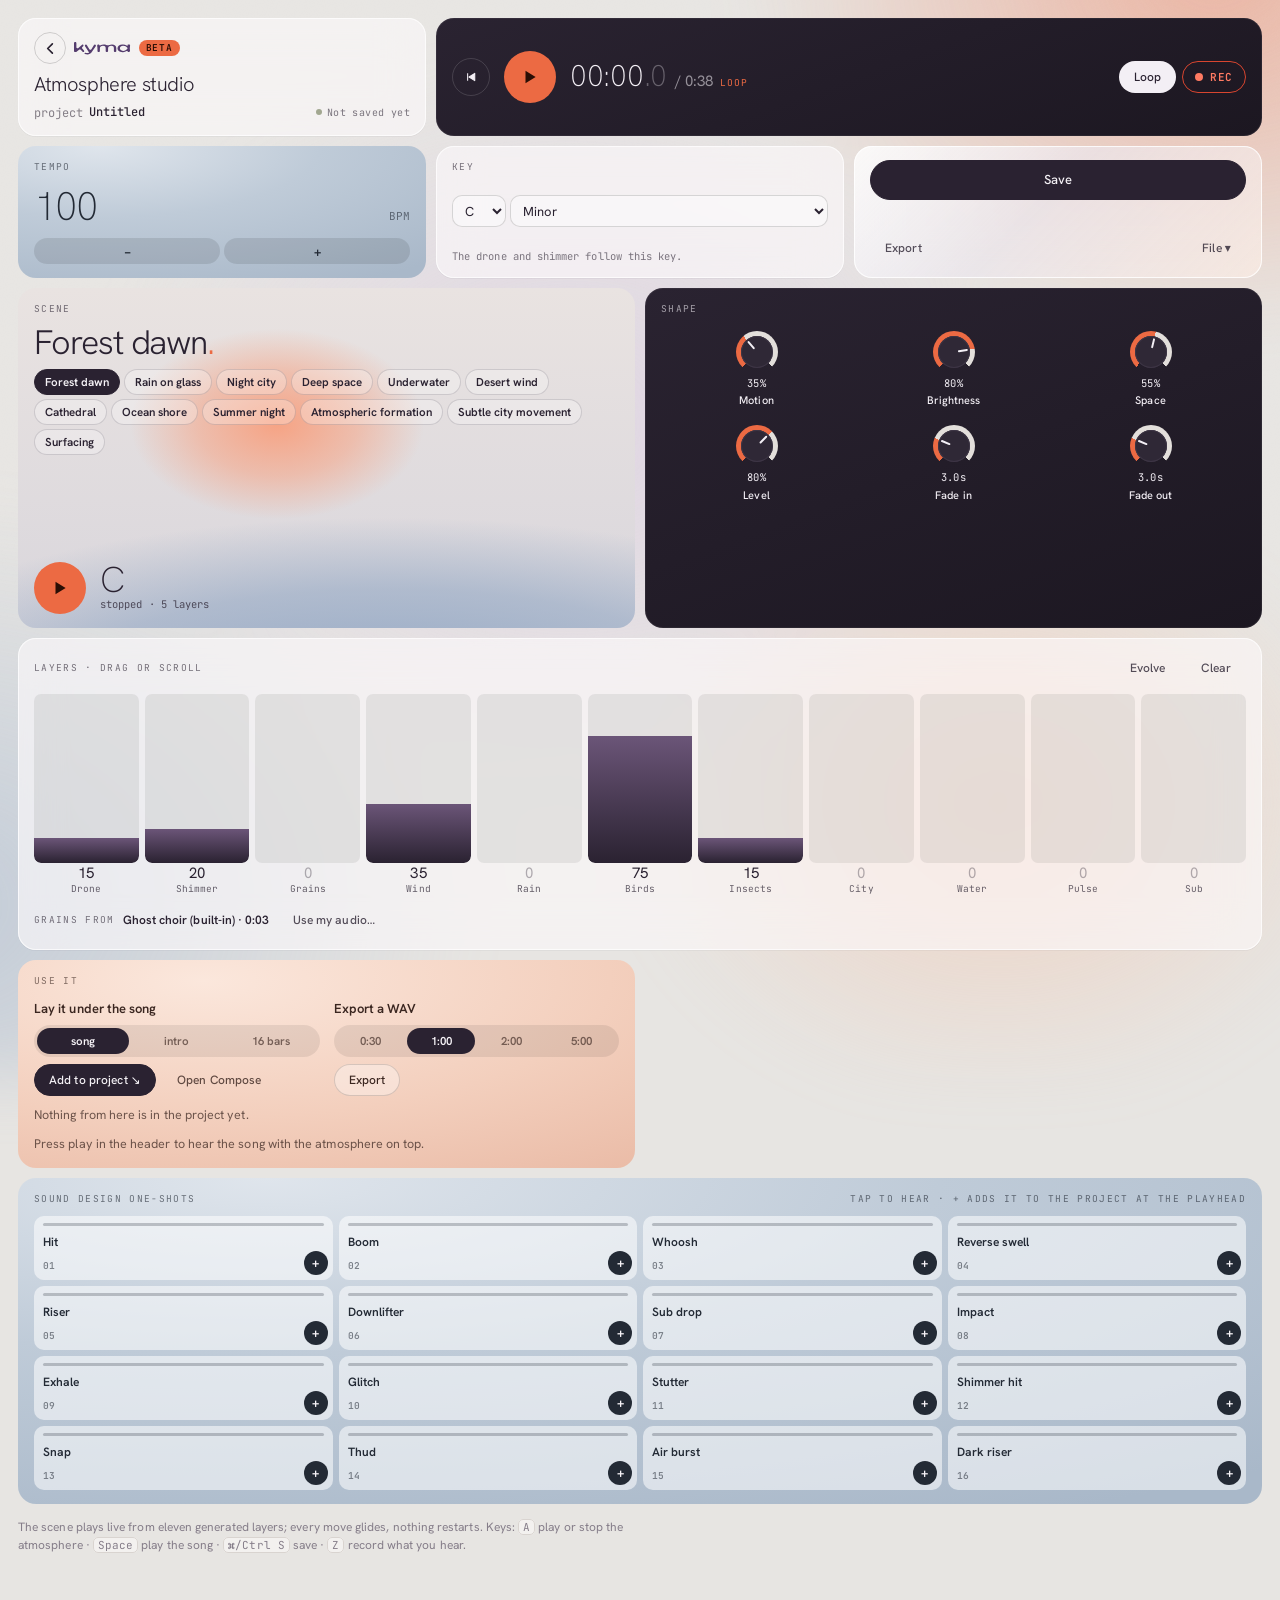
==== atmos.html @ bbb50193 "Add files via upload" ====
<!doctype html>
<html lang="en">
<head>
<meta charset="utf-8">
<meta name="viewport" content="width=device-width,initial-scale=1,viewport-fit=cover">
<title>Atmosphere · Kyma</title>
<link rel="preconnect" href="https://fonts.googleapis.com">
<link rel="preconnect" href="https://fonts.gstatic.com" crossorigin>
<link rel="stylesheet" href="https://fonts.googleapis.com/css2?family=Hanken+Grotesk:wght@200..600&family=JetBrains+Mono:wght@300..500&display=swap">
<link rel="stylesheet" href="kyma.css">
<link rel="stylesheet" href="atmos.css">
<style>[hidden]{display:none!important}</style>
</head>
<body class="studio-atmos">
<div class="app" id="app" data-studio="atmos">
  <header class="top bento" aria-label="Project and transport">
    <div class="tile tile-paper brand">
      <div class="brandrow">
        <button id="homeBtn" class="homebtn" title="All studios and projects" aria-label="Back to the Kyma home screen"><svg viewBox="0 0 16 16" aria-hidden="true"><path d="M10 3 5 8l5 5" fill="none" stroke="currentColor" stroke-width="1.8" stroke-linecap="round" stroke-linejoin="round"/></svg></button>
        <svg class="wordmark" role="img" aria-label="Kyma" viewBox="0 0 48 11" fill="currentColor"><path d="M41.5334 8.676C41.3414 8.688 41.1974 8.7 41.0894 8.7C40.4654 8.7 39.8174 8.58 39.1574 8.352C37.8254 7.884 36.7934 6.888 36.7934 5.364C36.7934 3.432 38.6654 2.04 40.9934 2.04C41.2334 2.04 41.4134 2.052 41.5334 2.064C42.6705 2.10707 43.6901 2.44078 44.4901 3.01186C44.8239 3.25015 45.4029 3.05994 45.4454 2.652L45.4814 2.352C45.4951 2.24231 45.5883 2.16 45.6989 2.16H46.6719C47.1579 2.16 47.531 2.59096 47.4614 3.072C47.3294 3.984 47.2694 4.752 47.2694 5.364C47.2694 5.976 47.3294 6.684 47.4374 7.488C47.5135 8.0333 47.09 8.52 46.5394 8.52H45.9491C45.698 8.52 45.4887 8.32806 45.4669 8.07797C45.429 7.6416 44.8395 7.4477 44.4861 7.70645C43.6883 8.2905 42.68 8.63353 41.5334 8.676ZM38.8454 5.364C38.8454 6.552 39.9014 7.476 41.5334 7.524C43.1415 7.524 44.4189 6.88127 45.1557 5.79713C45.3333 5.53576 45.3327 5.1925 45.1539 4.93192C44.4168 3.85771 43.1403 3.216 41.5334 3.216C39.9734 3.264 38.8454 4.128 38.8454 5.364Z" /><path d="M20.8707 8.556C20.3184 8.556 19.8707 8.10829 19.8707 7.556V6.48C19.8707 5.31543 19.7962 4.38031 19.6117 3.38041C19.4966 2.7565 19.9582 2.16 20.5926 2.16H20.9741C21.206 2.16 21.407 2.32059 21.4583 2.5468C21.5554 2.97537 22.1678 3.10339 22.5198 2.84031C23.2057 2.32761 24.1111 2.052 25.1627 2.052C25.9443 2.052 26.6617 2.18058 27.2514 2.45649C27.9871 2.80077 29.2783 2.86436 30.0055 2.50233C30.5975 2.20759 31.3017 2.052 32.0867 2.052C34.3067 2.052 35.7827 3.06 35.7827 5.028V7.556C35.7827 8.10829 35.3349 8.556 34.7827 8.556H34.7547C34.2024 8.556 33.7547 8.10829 33.7547 7.556V5.268C33.7547 3.96 32.9507 3.264 31.4507 3.264C29.8547 3.264 28.8347 4.116 28.8347 5.448V7.556C28.8347 8.10829 28.3869 8.556 27.8347 8.556H27.8067C27.2544 8.556 26.8067 8.10829 26.8067 7.556V5.268C26.8067 3.96 26.0267 3.264 24.5027 3.264C22.9307 3.264 21.8987 4.14 21.8987 5.448V7.556C21.8987 8.10829 21.4509 8.556 20.8987 8.556H20.8707Z" /><path d="M11.4827 10.524C10.6445 10.524 9.87959 10.3868 9.18781 10.1204C9.00474 10.0499 8.89066 9.86999 8.89066 9.67382C8.89066 9.30893 9.26985 9.06793 9.61775 9.17796C10.1312 9.34034 10.6302 9.408 11.2307 9.408C11.8676 9.408 12.377 9.26887 12.7475 8.9792C12.75 8.97725 12.7476 8.97352 12.7448 8.97494C12.7436 8.97554 12.7421 8.97513 12.7414 8.97399L9.34995 3.64596C8.9535 3.02313 9.40091 2.208 10.1392 2.208C10.4666 2.208 10.7702 2.37915 10.9397 2.65928L13.0114 6.08349C13.3957 6.71859 14.3135 6.72843 14.7113 6.10172L16.9213 2.61974C17.0841 2.36334 17.3666 2.208 17.6703 2.208C18.3818 2.208 18.8038 3.00353 18.4048 3.59263L14.7587 8.976C14.0507 10.008 12.9587 10.524 11.4827 10.524Z" /><path d="M1 8.556C0.447716 8.556 0 8.10829 0 7.556V1C0 0.447715 0.447715 0 1 0H1.028C1.58029 0 2.028 0.447715 2.028 1V4.39066C2.028 5.24878 3.0378 5.70834 3.68485 5.14468L6.84326 2.39332C6.98044 2.27383 7.15621 2.208 7.33814 2.208C8.04011 2.208 8.36063 3.08347 7.8246 3.53672L7.07978 4.1665C6.64721 4.53227 6.60455 5.18398 6.98574 5.60302L8.45844 7.22195C8.92438 7.73414 8.56097 8.556 7.86855 8.556C7.64868 8.556 7.43855 8.46521 7.28786 8.3051L5.67707 6.59363C5.31303 6.20684 4.71011 6.17214 4.3041 6.51462L2.16333 8.32038C1.98294 8.47254 1.75456 8.556 1.51857 8.556H1Z" /></svg><span class="beta">beta</span>
      </div>
      <span class="studiotag">Atmosphere studio</span>
      <div class="projrow">
        <label class="songtag"><span>project</span><input id="projName" class="projname" aria-label="Project name" value="Untitled" spellcheck="false"></label>
        <span id="saveState" class="savestate" aria-live="polite"></span>
      </div>
    </div>
    <div class="tile tile-ink transport">
      <button id="restartBtn" class="roundbtn" aria-label="Back to the start" title="Back to the start (Home)"><svg viewBox="0 0 16 16"><path d="M3.5 3v10M13 3.2v9.6L5.4 8z" fill="currentColor" stroke="currentColor" stroke-width="1.4" stroke-linejoin="round"/></svg></button>
      <button id="playBtn" class="playbtn" aria-label="Play (Space)" title="Play / pause (Space)"></button>
      <div class="clock" title="Where you are / total song length"><b id="clockNow">00:00<i>.0</i></b><span class="ctot">/ <b id="clockTot">0:00</b></span><small id="clockMode">LOOP</small></div>
      <div class="tbtns">
        <button id="loopBtn" class="btn ghost loopbtn" aria-pressed="true" title="Loop the song (or the selection) instead of stopping at the end">Loop</button>
        <button id="recBtn" class="recbtn" title="Record everything you hear, live (Z)"><i></i><span id="recLbl">REC</span></button>
      </div>
    </div>
    <div class="tile tile-sage tempo">
      <span class="lbl">Tempo</span>
      <div class="bignum"><input id="bpm" type="number" min="40" max="220" inputmode="numeric" aria-label="Tempo in BPM"><small>BPM</small></div>
      <div class="nudge"><button id="bpmDown" aria-label="Slower">−</button><button id="bpmUp" aria-label="Faster">+</button></div>
    </div>
    <div class="tile tile-paper keytile">
      <span class="lbl">Key</span>
      <div class="keysel"><select id="root" class="sel" aria-label="Root note"></select><select id="scale" class="sel" aria-label="Scale"></select></div>
      
      <span class="keynote">The drone and shimmer follow this key.</span>
    </div>
    <div class="tile tile-metal actions">
      <button id="saveBtn" class="btn primary" title="Save the project (⌘S / Ctrl S)">Save</button>
      <div class="arow"><button id="exportBtn" class="btn ghost" title="Render the atmosphere as a WAV">Export</button><button id="fileBtn" class="btn ghost" aria-haspopup="menu" title="Save a copy, download or open a project file">File ▾</button></div>
      <input id="openFile" type="file" accept=".kyma,.spectral,.json,application/json" hidden>
    </div>
  </header>
  <section class="atmos bento" aria-label="Atmosphere studio">
    <div class="tile tile-blur at-scene" id="atScene">
      <canvas id="atViz" class="at-viz" aria-hidden="true"></canvas>
      <span class="lbl">scene</span>
      <h2 class="mgword" id="atTitle"></h2>
      <div class="mchips" id="atScenes" role="group" aria-label="Scenes"></div>
      <div class="at-transport"><button class="playbtn" id="atPlay" aria-label="Play the atmosphere" title="Play or stop the atmosphere (A)"></button>
        <div class="at-read"><b class="ennum" id="atKey">D</b><small><span id="atState">stopped</span> · <span id="atCount"></span></small></div></div>
    </div>
    <div class="tile tile-paper at-layers">
      <div class="at-head"><span class="lbl" title="Drag, scroll or use the arrow keys. Shift-drag for fine moves. Double-click to switch a layer off or on.">layers · drag or scroll</span><span class="grow"></span>
        <button class="btn ghost evolve" id="atEvolve" aria-pressed="false" title="Let the layers drift slowly on their own">Evolve</button><button class="btn ghost" id="atClear">Clear</button></div>
      <div class="at-faders" id="atFaders"></div>
      <div class="at-sample"><span class="lbl">grains from</span><b id="atSampleName"></b><button class="btn ghost" id="atLoad">Use my audio…</button><input type="file" id="atFile" accept="audio/*" hidden></div>
    </div>
    <div class="tile tile-ink at-macros">
      <span class="lbl">shape</span>
      <div class="knobs" id="atKnobs"></div>
    </div>
    <div class="tile tile-sand at-use">
      <span class="lbl">use it</span>
      <div class="at-userow">
        <div class="at-useblock"><b>Lay it under the song</b>
          <div class="seg" id="atRange" role="group" aria-label="Where to add it"><button data-v="song" title="Under the whole song">song</button><button data-v="intro" title="Under the first 8 bars">intro</button><button data-v="16" title="16 bars from the playhead">16 bars</button></div>
          <div class="at-acts"><button class="btn primary" id="atSend">Add to project ↘</button><button class="btn ghost" id="atToCompose">Open Compose</button></div>
        </div>
        <div class="at-useblock"><b>Export a WAV</b>
          <div class="seg" id="atSecs" role="group" aria-label="Length"><button data-v="30">0:30</button><button data-v="60">1:00</button><button data-v="120">2:00</button><button data-v="300">5:00</button></div>
          <div class="at-acts"><button class="btn" id="atExport">Export</button></div>
        </div>
      </div>
      <p class="hint" id="atInProject"></p>
      <p class="hint">Press play in the header to hear the song with the atmosphere on top.</p>
    </div>
    <div class="tile tile-sage at-fx">
      <div class="at-head"><span class="lbl">sound design one-shots</span><span class="grow"></span><span class="lbl">tap to hear · + adds it to the project at the playhead</span></div>
      <div class="at-pads" id="atPads"></div>
    </div>
  </section>
  <p class="foot">The scene plays live from eleven generated layers; every move glides, nothing restarts. Keys: <kbd>A</kbd> play or stop the atmosphere · <kbd>Space</kbd> play the song · <kbd>⌘/Ctrl S</kbd> save · <kbd>Z</kbd> record what you hear.</p>
</div>
<div class="pop" id="pop" hidden></div>
<div class="humhud" id="humHud" hidden role="status" aria-live="polite"><span class="hdot"></span><div class="hhtxt"><b id="hhTitle"></b><span id="hhTime"></span></div><div class="hhbar"><i id="hhFill"></i></div><button class="btn rec" id="hhStop">■ Stop and make notes</button><button class="btn ghost" id="hhCancel">Cancel</button></div>
<div class="toast" id="toast" hidden></div>

<script>window.STUDIO='atmos';</script>
<script src="core-base.js"></script>
<script src="core-dsp.js"></script>
<script src="core-instruments.js"></script>
<script src="core-engine.js"></script>
<script src="core-songgen.js"></script>
<script src="core-atmos-engine.js"></script>
<script src="core-output.js"></script>
<script src="core-recorder.js"></script>
<script src="app-state.js"></script>
<script src="app-store.js"></script>
<script src="app-project.js"></script>
<script src="app-shell.js"></script>
<script src="studio-atmos.js"></script>
</body>
</html>
---- kyma.css ----
/* KYMA · kyma.css — tokens, tiles, buttons, the studio header, knobs, sheets, popovers, toasts.
   Bento console: paper, ink, sage, cocoa and burnt-orange tiles on a dark gutter; light numerals with dimmed decimals. */
/* Materials: frosted glass, night plum and soft coral / mist gradients over a warm grey field.
   Type: Hanken Grotesk, light and small, with spaced uppercase JetBrains Mono labels. */
:root{
  --gap:10px; --r:18px; --r-sm:10px;
  --bg:#e7e5e2; --surface:#f3f1ef; --surface-2:#ebe8e5; --line:#d9d4d0; --cell:#efece9; --cell-hi:#e3dfdb;
  --fg:#2a2231; --muted:#857d89; --accent:#e9643f; --accent-ink:#fff7f2; --screen:#231d29; --screen-line:#3a3140;
  --play:#6f86a6; --warn:#d8452f;
  --paper:#f5f3f4; --paper-ink:#2a2231; --ink:#231d29; --sage:#bcc7d3; --cocoa:#8c7688; --sand:#f2d2c2; --steel:#dad8dc; --orange:#ec6a43;
  --logo:#553d6e; --plum:#2a2231; --frost:#f6f3f7; --night:#1d1823; --mist:#b9c6d4; --peach:#f5c9b3; --lav:#d4cade;
  --mesh-a:rgba(240,110,70,.42); --mesh-b:rgba(146,170,201,.45); --mesh-c:rgba(214,196,226,.5); --mesh-d:rgba(247,190,160,.5);
  --t-kick:#e9643f; --t-keys:#3a3042; --t-ghost:#6f86a6; --t-bass:#b8664e; --t-pad:#8b977a; --t-snare:#c49a4a; --t-sample:#8a6fa8; --t-hat:#8d8590;
  --te-blue:#2f2836; --te-green:#bcc7d3; --te-white:#efecf1; --te-orange:#ec6a43;
  --font-display:'Hanken Grotesk',ui-sans-serif,system-ui,-apple-system,'Segoe UI',sans-serif;
  --font-body:'Hanken Grotesk',ui-sans-serif,system-ui,-apple-system,'Segoe UI',sans-serif;
  --font-mono:'JetBrains Mono',ui-monospace,'SF Mono',Menlo,Consolas,monospace;
  --font-num:'Hanken Grotesk',ui-sans-serif,system-ui,sans-serif;
  color-scheme:light;
}
@media (prefers-color-scheme: dark){
  :root:not([data-theme="light"]){
    --bg:#16131a; --surface:#1f1a24; --surface-2:#28222e; --line:#352e3c; --cell:#1b1720; --cell-hi:#251f2b;
    --fg:#eee9f1; --muted:#9b92a1; --accent:#f07a52; --accent-ink:#1d0c05; --play:#9ab0cc; --warn:#ef5a40;
    --logo:#cdb9e3; --mesh-a:rgba(240,110,70,.22); --mesh-b:rgba(110,134,166,.26); --mesh-c:rgba(140,110,170,.24); --mesh-d:rgba(240,150,110,.18);
    --t-kick:#f07a52; --t-keys:#e9e4ee; --t-ghost:#9ab0cc; --t-bass:#d48a6e; --t-pad:#b2bd9f; --t-snare:#ddbf7c; --t-sample:#b9a0d6; --t-hat:#a69ea9;
    color-scheme:dark;
  }
}
:root[data-theme="dark"]{
  --bg:#16131a; --surface:#1f1a24; --surface-2:#28222e; --line:#352e3c; --cell:#1b1720; --cell-hi:#251f2b;
  --fg:#eee9f1; --muted:#9b92a1; --accent:#f07a52; --accent-ink:#1d0c05; --play:#9ab0cc; --warn:#ef5a40;
  --logo:#cdb9e3; --mesh-a:rgba(240,110,70,.22); --mesh-b:rgba(110,134,166,.26); --mesh-c:rgba(140,110,170,.24); --mesh-d:rgba(240,150,110,.18);
  --t-kick:#f07a52; --t-keys:#e9e4ee; --t-ghost:#9ab0cc; --t-bass:#d48a6e; --t-pad:#b2bd9f; --t-snare:#ddbf7c; --t-sample:#b9a0d6; --t-hat:#a69ea9;
  color-scheme:dark;
}

*{box-sizing:border-box}
html,body{color:var(--fg)}
html{background:var(--bg)}
body{background:var(--bg);font-family:var(--font-body);font-size:13px;line-height:1.5;-webkit-font-smoothing:antialiased;letter-spacing:.005em;font-weight:400}
/* the ambient field: a slow mesh of coral, mist and lavender under everything, with a little grain */
body::before{content:"";position:fixed;inset:-20%;z-index:0;pointer-events:none;
  background:radial-gradient(38% 42% at 82% 12%,var(--mesh-a),transparent 70%),radial-gradient(44% 46% at 10% 86%,var(--mesh-b),transparent 70%),radial-gradient(36% 40% at 46% 48%,var(--mesh-c),transparent 72%),radial-gradient(30% 34% at 70% 78%,var(--mesh-d),transparent 70%);
  filter:blur(30px);animation:meshdrift 38s ease-in-out infinite alternate}
body::after{content:"";position:fixed;inset:0;z-index:0;pointer-events:none;opacity:.22;mix-blend-mode:soft-light;
  background-image:url("data:image/svg+xml;utf8,<svg xmlns='http://www.w3.org/2000/svg' width='160' height='160'><filter id='n'><feTurbulence type='fractalNoise' baseFrequency='.9' numOctaves='2' stitchTiles='stitch'/><feColorMatrix values='0 0 0 0 .5 0 0 0 0 .5 0 0 0 0 .5 0 0 0 .9 0'/></filter><rect width='100%' height='100%' filter='url(%23n)'/></svg>")}
@keyframes meshdrift{0%{transform:translate3d(0,0,0) rotate(0)}50%{transform:translate3d(3%,-2%,0) rotate(6deg)}100%{transform:translate3d(-3%,2%,0) rotate(-4deg)}}
.app,.k-home{position:relative;z-index:1}
button,select,input{font:inherit;color:inherit}
button{cursor:pointer}
:focus-visible{outline:2px solid var(--accent);outline-offset:2px}

.app{margin:0 auto;padding-block:var(--gap) 40px;padding-left:max(var(--gap),env(safe-area-inset-left,0px));padding-right:max(var(--gap),env(safe-area-inset-right,0px));display:grid;gap:var(--gap)}
.lbl,.fld>span{font-family:var(--font-mono);font-size:9.5px;letter-spacing:.14em;text-transform:uppercase;color:var(--muted);font-weight:400}
.hint{margin:0;font-size:12.5px;color:var(--muted);flex-basis:100%}
.desc{font-size:12.5px;color:var(--muted);max-width:70ch}
.sub{margin:0;color:var(--muted);font-size:12.5px;max-width:62ch}

/* ---------- tiles ---------- */
.bento{display:grid;gap:var(--gap)}
.tile{border-radius:var(--r);padding:14px 16px;position:relative;overflow:hidden;min-width:0}
.tile .lbl{color:currentColor;opacity:.62}
.tile-paper{background:rgba(250,248,249,.66);color:#2a2231;box-shadow:inset 0 0 0 1px rgba(255,255,255,.7),0 1px 0 rgba(42,34,49,.04);-webkit-backdrop-filter:blur(22px) saturate(1.25);backdrop-filter:blur(22px) saturate(1.25)}
.tile-ink{background:linear-gradient(160deg,#2a2331,#1c1721);color:#f3eff5;box-shadow:inset 0 0 0 1px rgba(255,255,255,.05)}
.tile-sage{background:radial-gradient(120% 120% at 20% 0%,#dfe5ec 0,#bfcbd8 45%,#a9b8c9 100%);color:#232a35}
.tile-orange{background:radial-gradient(90% 90% at 28% 22%,#ffb08f 0,#f37a52 42%,#e35a39 78%,#d85237 100%);color:#2a0e05}
.tile-cocoa{background:radial-gradient(120% 110% at 80% 10%,#b49aaf 0,#8c7688 55%,#6f5a6d 100%);color:#fbf4f8}
.tile-sand{background:radial-gradient(120% 120% at 30% 10%,#fbe7dc 0,#f3cfbd 55%,#e9b9a4 100%);color:#3a2620}
.tile-steel{background:#dad8dc;color:#2a2231}
.tile-metal{background:linear-gradient(135deg,rgba(255,255,255,.82),rgba(236,232,240,.62) 45%,rgba(250,236,228,.72));color:#2a2231;box-shadow:inset 0 0 0 1px rgba(255,255,255,.8);-webkit-backdrop-filter:blur(22px);backdrop-filter:blur(22px)}
.tile-blur{background:radial-gradient(34% 40% at 42% 40%,#f6a384 0,rgba(246,163,132,.55) 38%,rgba(246,163,132,0) 70%),radial-gradient(120% 70% at 60% 120%,#93a8c4 0,rgba(147,168,196,.6) 45%,rgba(147,168,196,0) 75%),linear-gradient(180deg,#e9e3e1,#d9d6dc);color:#2a2231}
.panel{background:color-mix(in srgb,var(--surface) 86%,transparent);border-radius:var(--r);min-width:0;position:relative;box-shadow:inset 0 0 0 1px color-mix(in srgb,var(--line) 60%,transparent);-webkit-backdrop-filter:blur(18px);backdrop-filter:blur(18px)}

/* ---------- buttons, fields ---------- */
.btn{height:32px;border-radius:999px;border:1px solid var(--line);background:var(--surface-2);padding:0 14px;font-weight:500;font-size:12px;letter-spacing:.01em;display:inline-flex;align-items:center;gap:6px;white-space:nowrap;color:var(--fg)}
.btn:hover{filter:brightness(1.08)}
.btn svg{width:14px;height:14px;flex:none}
.btn.primary{background:var(--fg);color:var(--bg);border-color:var(--fg)}
.btn.ghost{border-color:transparent;background:transparent;color:var(--muted)}
.btn.ghost:hover{color:var(--fg);background:var(--surface-2)}
.btn.bright{background:var(--accent);color:var(--accent-ink);border-color:var(--accent)}
.btn.rec{background:var(--warn);border-color:var(--warn);color:#fff}
.btn.rec .rdot{width:8px;height:8px;border-radius:50%;background:#fff}
.btn.danger{color:var(--warn)}
.btn:disabled{opacity:.4;cursor:not-allowed;filter:none}
.tile .btn{border-color:rgba(0,0,0,.14);background:rgba(255,255,255,.35);color:inherit}
.tile-ink .btn{border-color:rgba(255,255,255,.12);background:rgba(255,255,255,.06)}
.tile .btn.ghost{background:transparent;border-color:transparent;opacity:.8}
.tile .btn.ghost:hover{opacity:1;background:rgba(0,0,0,.06)}
.tile .btn.primary{background:#2a2231;color:#f6f3f7;border-color:#2a2231}
.sel{height:32px;border-radius:var(--r-sm);border:1px solid var(--line);background:var(--surface-2);padding:0 8px;color:var(--fg)}
.tile .sel{background:rgba(255,255,255,.45);border-color:rgba(0,0,0,.14);color:inherit}
.seg{display:inline-flex;background:var(--surface-2);border:1px solid var(--line);border-radius:999px;padding:2px;gap:2px;height:32px}
.seg button{border:0;background:transparent;border-radius:999px;padding:0 11px;color:var(--muted);font-size:12px;font-weight:600;min-width:28px}
.seg button[aria-pressed="true"]{background:var(--fg);color:var(--bg)}
.tile .seg{background:rgba(0,0,0,.08);border-color:transparent}
.tile .seg button{color:inherit;opacity:.65}
.tile .seg button[aria-pressed="true"]{opacity:1;background:#2a2231;color:#f6f3f7}
.seg-dark{background:rgba(255,255,255,.06)!important}
.seg-dark button[aria-pressed="true"]{background:#f3eff5!important;color:#2a2231!important}
.check{display:flex;gap:8px;align-items:flex-start;font-size:12.5px}
.check input{margin-top:3px;accent-color:var(--accent)}
.fld{display:flex;flex-direction:column;gap:3px}
.roundbtn{width:38px;height:38px;border-radius:50%;border:1px solid rgba(255,255,255,.14);background:transparent;display:grid;place-items:center;color:inherit;flex:none}
.roundbtn svg{width:12px;height:12px}
.roundbtn:hover{background:rgba(255,255,255,.08)}
.playbtn{width:52px;height:52px;border-radius:50%;border:0;background:var(--orange);color:#2a0e05;display:grid;place-items:center;flex:none;transition:transform .12s}
.playbtn:active{transform:scale(.94)}
.playbtn svg{width:18px;height:18px}
.ltool{width:30px;height:28px;border-radius:var(--r-sm);border:1px solid var(--line);background:var(--surface-2);display:grid;place-items:center;color:var(--fg);flex:none;font-weight:700;font-size:13px}
.ltool svg{width:14px;height:14px}
.ltool:hover{border-color:var(--tc,var(--accent))}
.ms{width:24px;height:22px;border-radius:6px;border:1px solid var(--line);background:transparent;font-size:10.5px;font-weight:700;color:var(--muted);flex:none;font-family:var(--font-mono)}
.ms[aria-pressed="true"].m{background:var(--muted);color:var(--surface);border-color:var(--muted)}
.ms[aria-pressed="true"].s{background:var(--accent);color:var(--accent-ink);border-color:var(--accent)}

/* ---------- header bento ---------- */
.top{grid-template-columns:minmax(200px,1.15fr) minmax(330px,2fr) minmax(150px,.8fr) minmax(210px,1fr) minmax(150px,.75fr)}
.brand{display:flex;flex-direction:column;justify-content:space-between;gap:14px;min-height:118px}
.logo{font-family:var(--font-display);font-weight:600;font-size:34px;letter-spacing:-.045em;line-height:.95}
.logo i{font-style:normal;color:var(--orange)}
.songtag{display:flex;align-items:center;gap:6px;font-family:var(--font-mono);font-size:12px;min-width:0}
.songtag span{opacity:.55}
.projname{background:transparent;border:0;border-bottom:1px dashed transparent;padding:0;font-family:var(--font-mono);font-size:12px;font-weight:500;min-width:0;flex:1;color:inherit}
.projname:hover,.projname:focus{border-bottom-color:currentColor;outline:none}
.transport{display:flex;flex-wrap:wrap;align-items:center;gap:12px 14px}
.clock{display:flex;align-items:baseline;gap:8px;font-family:var(--font-num);white-space:nowrap;margin-right:auto}
.clock b{font-size:30px;font-weight:200;font-variant-numeric:tabular-nums;letter-spacing:-.01em;line-height:1}
.clock b i{font-style:normal;opacity:.32}
.clock .ctot{font-size:15px;opacity:.55}
.clock .ctot b{font-size:15px;font-weight:400}
.clock small{font-family:var(--font-mono);font-size:9.5px;letter-spacing:.08em;color:var(--orange)}
.tbtns{display:flex;gap:6px}
.loopbtn[aria-pressed="true"]{color:#2a2231!important;background:#f3eff5!important;opacity:1!important}
.recbtn{height:32px;padding:0 12px;border-radius:999px;border:1px solid var(--warn);color:#ff7a62;background:transparent;font-weight:600;letter-spacing:.06em;font-size:11px;display:inline-flex;align-items:center;gap:7px;font-variant-numeric:tabular-nums;font-family:var(--font-mono)}
.recbtn i{width:8px;height:8px;border-radius:50%;background:currentColor}
.recbtn.on{background:var(--warn);color:#fff}
.recbtn.on i{animation:recp 1s steps(2) infinite}
@keyframes recp{50%{opacity:.25}}
.tempo{display:grid;align-content:space-between;gap:6px}
.bignum{display:flex;align-items:baseline;gap:6px}
.bignum input{width:100%;min-width:0;background:transparent;border:0;font-family:var(--font-num);font-weight:200;font-size:40px;line-height:1;padding:0;color:inherit;-moz-appearance:textfield;letter-spacing:-.02em}
.bignum input::-webkit-inner-spin-button{display:none}
.bignum input:focus{outline:none;text-decoration:underline;text-decoration-thickness:1px;text-underline-offset:6px}
.bignum small{font-family:var(--font-mono);font-size:11px;opacity:.6}
.nudge{display:flex;gap:4px}
.nudge button{flex:1;height:26px;border-radius:999px;border:0;background:rgba(0,0,0,.1);font-weight:700;color:inherit}
.nudge button:hover{background:rgba(0,0,0,.18)}
.keytile{display:grid;gap:8px;align-content:space-between}
.keysel{display:flex;gap:4px}
.keysel .sel:last-child{flex:1;min-width:0}
.actions{display:grid;align-content:space-between;gap:8px}
.actions .btn.primary{justify-content:center;height:40px;font-size:13px}
.arow{display:flex;justify-content:space-between}


/* shared display type and chips (used by Magic, Atmosphere and Video) */
.mgword{margin:-2px 0 0;font-family:var(--font-display);font-weight:300;font-size:34px;letter-spacing:-.035em;line-height:1}
.mgword i{font-style:normal;color:#fbf3ee}
.mchips{display:flex;flex-wrap:wrap;gap:4px}
.mchip{height:26px;padding:0 10px;border-radius:999px;border:1px solid rgba(0,0,0,.18);background:transparent;font-size:11.5px;font-weight:600;color:inherit}
.mchip:hover{background:rgba(0,0,0,.07)}
.mchip[aria-pressed="true"]{background:#2a2231;color:#f6f3f7;border-color:#2a2231}
.ennum{font-family:var(--font-num);font-weight:200;font-size:36px;line-height:.9;letter-spacing:-.02em}
.ennum small{font-size:16px;margin-left:2px;opacity:.6}
/* knobs */
.knobs{display:grid;grid-template-columns:repeat(auto-fill,minmax(66px,1fr));gap:10px 6px}
.knob{display:flex;flex-direction:column;align-items:center;gap:3px;user-select:none;-webkit-user-select:none;touch-action:none;border-radius:10px;padding:4px 0;cursor:ns-resize}
.knob:focus-visible{outline:2px solid var(--accent)}
.dial{width:42px;height:42px;border-radius:50%;position:relative;background:conic-gradient(from 225deg,var(--kc,var(--accent)) calc(var(--v)*270deg),var(--cell-hi) 0 270deg,transparent 0)}
.dial::before{content:"";position:absolute;inset:5px;border-radius:50%;background:var(--surface-2);box-shadow:inset 0 0 0 1px var(--line)}
.dial::after{content:"";position:absolute;left:50%;top:7px;width:2px;height:10px;margin-left:-1px;border-radius:1px;background:var(--fg);transform-origin:50% 14px;transform:rotate(calc(var(--v)*270deg - 135deg))}
.knob .kl{font-size:11px;color:var(--muted);font-weight:500;text-align:center;line-height:1.15}
.knob .kv{font-family:var(--font-mono);font-size:10.5px;color:var(--fg);font-variant-numeric:tabular-nums;white-space:nowrap}
.enum{grid-column:1/-1;display:flex;align-items:center;gap:10px;flex-wrap:wrap}
.knob.ksel .dial{box-shadow:0 0 0 2px var(--bg),0 0 0 4px var(--kc,var(--accent))}
.knob.ksel .kl{color:var(--fg)}
.knob.ksel:focus-visible{outline:none}
.knob.turning .dial{transform:scale(1.06);transition:transform .08s}
.knobpill{position:fixed;left:50%;bottom:calc(76px + env(safe-area-inset-bottom,0px));transform:translateX(-50%);z-index:65;display:flex;align-items:center;gap:10px;background:#231d29;color:#f3eff5;border-radius:999px;padding:6px 8px 6px 14px;font-size:11.5px;font-weight:600;box-shadow:0 10px 26px rgba(0,0,0,.4);max-width:calc(100% - 24px);white-space:nowrap;font-family:var(--font-mono)}
.knobpill .kpt{overflow:hidden;text-overflow:ellipsis}
.knobpill .kpdot{width:8px;height:8px;border-radius:50%;background:var(--orange);flex:none}
.knobpill button{background:transparent;border:1px solid #4c4352;color:#f3eff5;border-radius:999px;padding:2px 9px;font-size:10.5px;cursor:pointer}
@media (hover:none){.knobpill{display:none}}


.foot{font-size:12px;color:var(--muted);max-width:90ch;margin:4px 0 0}
.foot kbd{font-family:var(--font-mono);font-size:11px;border:1px solid var(--line);border-radius:5px;padding:0 4px;background:var(--surface)}

/* ---------- sheets, popovers ---------- */
.sheet{position:fixed;inset:0;background:color-mix(in srgb,var(--bg) 72%,transparent);backdrop-filter:blur(6px);display:grid;place-items:center;z-index:50;padding:max(16px,env(safe-area-inset-top,0px)) max(16px,env(safe-area-inset-right,0px)) max(16px,env(safe-area-inset-bottom,0px)) max(16px,env(safe-area-inset-left,0px))}
.sheetcard{width:min(520px,100%);background:var(--surface);border-radius:18px;padding:20px;display:grid;gap:16px;box-shadow:0 30px 80px rgba(0,0,0,.35);max-height:100%;overflow:auto}
.sheetcard h3{margin:0;font-weight:600;font-size:20px;letter-spacing:-.03em}
.sheetcard.wide{width:min(780px,100%)}
.sheetrow{display:grid;gap:6px}
.rackhead{display:flex;align-items:center;justify-content:space-between;gap:8px}
.progress{height:6px;border-radius:3px;background:var(--cell);overflow:hidden}
.progress i{display:block;height:100%;width:0;background:var(--accent);transition:width .2s}
.status{font-size:12.5px;color:var(--muted);min-height:1.4em}
.stats{display:grid;grid-template-columns:repeat(2,minmax(0,1fr));gap:8px}
.stat{background:var(--surface-2);border-radius:10px;padding:8px 10px}
.stat b{display:block;font-family:var(--font-num);font-size:20px;font-weight:300;font-variant-numeric:tabular-nums}
.stat span{font-size:10.5px;color:var(--muted);font-family:var(--font-mono)}
.sheetactions{display:flex;flex-wrap:wrap;gap:8px;justify-content:flex-end}
.sheetcard.browser{width:min(920px,96vw);max-height:88vh;grid-template-rows:auto auto minmax(0,1fr) auto;gap:10px}
.brsearch{width:100%;background:var(--cell);border:1px solid var(--line);border-radius:999px;padding:9px 14px;font-size:13px}
.brwrap{display:grid;grid-template-columns:170px minmax(0,1fr);gap:10px;min-height:0}
.brcats{display:grid;align-content:start;gap:2px;overflow:auto}
.brcat{display:flex;justify-content:space-between;background:none;border:1px solid transparent;border-radius:999px;padding:6px 10px;cursor:pointer;text-align:left;font-size:12.5px}
.brcat small{color:var(--muted);font-family:var(--font-mono)}
.brcat[aria-pressed="true"]{background:var(--fg);color:var(--bg)}
.brcat[aria-pressed="true"] small{color:inherit;opacity:.6}
.brlist{display:grid;grid-template-columns:repeat(auto-fill,minmax(150px,1fr));gap:6px;overflow:auto;align-content:start;padding-right:2px}
.britem{display:grid;gap:2px;text-align:left;background:var(--surface-2);border:1px solid transparent;border-radius:10px;padding:9px 11px;cursor:pointer}
.britem b{font-weight:600;font-size:12.5px}
.britem small{color:var(--muted);font-size:10px;font-family:var(--font-mono)}
.britem:hover{border-color:var(--line)}
.britem[aria-pressed="true"]{border-color:var(--accent);box-shadow:inset 0 0 0 1px var(--accent)}
.brfoot{display:flex;align-items:center;gap:10px;flex-wrap:wrap}
.brfoot .hint{flex:1;margin:0}
.blendlist{display:grid;grid-template-columns:repeat(auto-fill,minmax(200px,1fr));gap:6px}
.bopt{display:flex;gap:8px;align-items:flex-start;background:var(--surface-2);border:1px solid transparent;border-radius:10px;padding:9px 11px;cursor:pointer}
.bopt:has(input:checked){border-color:var(--accent)}
.bopt span{display:grid;gap:2px}
.bopt small{color:var(--muted);font-size:10.5px;line-height:1.35}
.bopt input{accent-color:var(--accent);margin-top:2px}
.pop{position:fixed;z-index:60;background:var(--surface);border:1px solid var(--line);border-radius:14px;box-shadow:0 18px 40px rgba(0,0,0,.4);padding:6px;min-width:180px;max-width:min(92vw,380px)}
.pop.menu{display:grid}
.pop.menu button{background:none;border:0;text-align:left;padding:7px 10px;border-radius:8px;cursor:pointer;font-size:12.5px}
.pop.menu button:hover{background:var(--surface-2)}
.pop .danger{color:var(--warn)}
.pop.clipmenu{padding:14px;display:grid;gap:10px;width:360px}
.pop .pin{width:100%;background:var(--cell);border:1px solid var(--line);border-radius:var(--r-sm);padding:6px 8px}
.pop .fld{display:grid;gap:4px;flex:1}
.prow{display:flex;gap:8px}
.prow .sel{width:100%}
.pact{display:flex;flex-wrap:wrap;gap:6px}
.pact .btn{font-size:11.5px;padding:0 10px;height:30px}
.humpop .hp-opts{display:grid;gap:6px}
.humpop .rackhead b{color:var(--accent)}
.hp-row{display:flex;align-items:center;gap:8px;flex-wrap:wrap}
.hp-cur{font-size:11.5px;font-weight:600}
.hp-cur.warn{color:var(--accent)}
.hp-chips{display:flex;flex-wrap:wrap;gap:4px}
.hp-chips .chip{font-size:11px;padding:4px 9px;border:1px solid var(--line);border-radius:999px;background:var(--surface-2);cursor:pointer;color:var(--fg)}
.hp-chips .chip[aria-pressed="true"]{border-color:var(--accent);color:var(--accent)}
.humhud{position:fixed;left:50%;top:calc(12px + env(safe-area-inset-top,0px));transform:translateX(-50%);z-index:70;display:flex;align-items:center;gap:12px;flex-wrap:wrap;background:#231d29;color:#f3eff5;border-radius:16px;padding:12px 16px;box-shadow:0 16px 40px rgba(0,0,0,.5);width:min(760px,calc(100% - 24px))}
.humhud .hdot{width:12px;height:12px;border-radius:50%;background:var(--warn);animation:recp 1s infinite;flex:none}
.humhud[data-state="busy"] .hdot{background:var(--orange);animation:none}
.hhtxt{display:grid;flex:1;min-width:180px}
.hhtxt b{font-size:12px;font-family:var(--font-mono);font-weight:500}
.hhtxt span{font-family:var(--font-num);font-size:26px;font-weight:300;color:#f08a52}
.humhud[data-state="count"] .hhtxt span{font-size:32px}
.hhbar{flex-basis:100%;height:6px;background:#2e2e2b;border-radius:3px;overflow:hidden;order:5}
.hhbar i{display:block;height:100%;width:0;background:var(--warn);transition:width .1s linear}
.humhud[data-state="busy"] .hhbar i{background:var(--orange)}
.humhud .btn{background:rgba(255,255,255,.08);border-color:transparent;color:#f3eff5}
.humhud .btn.rec{background:var(--warn);color:#fff}
.toast{position:fixed;left:50%;bottom:calc(20px + env(safe-area-inset-bottom,0px));transform:translateX(-50%);background:#f3eff5;color:#2a2231;padding:10px 16px;border-radius:14px;font-size:12.5px;font-weight:600;z-index:60;max-width:calc(100% - 32px);box-shadow:0 10px 30px rgba(0,0,0,.35);display:flex;align-items:center;gap:10px;flex-wrap:wrap}
.toast button{background:transparent;border:1px solid currentColor;border-radius:999px;padding:3px 10px;font-weight:600;font-size:12px;color:inherit}

@media (max-width:1280px){
  .top{grid-template-columns:repeat(6,minmax(0,1fr))}
  .brand{grid-column:span 2}.transport{grid-column:span 4}.tempo{grid-column:span 2}.keytile{grid-column:span 2}.actions{grid-column:span 2}
}
@media (max-width:760px){
  .top{grid-template-columns:repeat(2,minmax(0,1fr))}
  .brand,.transport{grid-column:1/-1}.tempo,.keytile{grid-column:span 1}.actions{grid-column:1/-1}
  .brand{min-height:0}
  .clock b{font-size:28px}
  .pop.clipmenu{width:calc(100vw - 16px)}
}
@media (max-width:400px){.keysel{flex-wrap:wrap}}
@media (prefers-reduced-motion:reduce){*{transition:none!important;animation:none!important}}

/* ---------- KYMA shell additions ---------- */
.brand{gap:8px}
.brandrow{display:flex;align-items:center;gap:8px}
.homebtn{width:32px;height:32px;border-radius:50%;border:1px solid rgba(0,0,0,.16);background:transparent;display:grid;place-items:center;color:inherit;flex:none;transition:background .15s,transform .15s}
.homebtn svg{width:15px;height:15px}
.homebtn:hover{background:#2a2231;color:#f6f3f7;transform:translateX(-2px)}
.wordmark{display:block;height:13px;width:auto;color:#553d6e}
.wordmark path{fill:currentColor}
.beta{font-family:var(--font-mono);font-size:9.5px;font-weight:600;letter-spacing:.08em;text-transform:uppercase;background:var(--orange);color:#2a0e05;border-radius:999px;padding:2px 7px;line-height:1.3}
.studiotag{font-family:var(--font-display);font-weight:300;font-size:20px;letter-spacing:-.02em;line-height:1.1}
.projrow{display:flex;align-items:center;gap:8px;flex-wrap:wrap;min-width:0}
.projrow .songtag{flex:1;min-width:120px}
.savestate{font-family:var(--font-mono);font-size:10px;letter-spacing:.04em;opacity:.6;white-space:nowrap}
.savestate[data-state="editing"]{opacity:.9;color:#9a4a1c}
.savestate::before{content:"";display:inline-block;width:6px;height:6px;border-radius:50%;background:#6c7650;margin-right:5px;vertical-align:1px}
.savestate[data-state="editing"]::before{background:var(--orange)}
.keytile .masterbtn{justify-self:start;margin-left:-8px}
.keynote{font-family:var(--font-mono);font-size:10.5px;opacity:.6}
.pop.menu hr{border:0;border-top:1px solid var(--line);margin:4px 0}
.pop.menu button{display:flex;justify-content:space-between;gap:18px}
.pop.menu button small{font-family:var(--font-mono);font-size:10.5px;color:var(--muted)}
.masterpop{width:min(460px,calc(100vw - 16px))!important}
.masterpop .knobs{grid-template-columns:repeat(5,minmax(0,1fr))}
.at-head{display:flex;align-items:center;gap:6px;flex-wrap:wrap}
.at-head .grow{flex:1}
---- atmos.css ----
/* KYMA · atmos.css — the Atmosphere studio */
.atmos{grid-template-columns:minmax(260px,1fr) minmax(380px,1.6fr) minmax(250px,.9fr)}
.at-scene{display:flex;flex-direction:column;gap:10px;min-height:300px}
.at-scene .mgword{font-size:34px;color:#2a2231}
.at-scene .mgword i{color:var(--orange)}
.at-scene .mchip{border-color:rgba(42,34,49,.16);background:rgba(255,255,255,.28)}
.at-scene .mchip[aria-pressed="true"]{background:#2a2231;color:#f6f3f7;border-color:#2a2231}
.at-transport{display:flex;align-items:center;gap:14px;margin-top:auto}
.at-read{display:grid}
.at-read small{font-family:var(--font-mono);font-size:10.5px;opacity:.75}
.at-head{display:flex;align-items:center;gap:6px;flex-wrap:wrap}
.at-head .grow{flex:1}
.at-layers{display:flex;flex-direction:column;gap:10px}
.at-faders{display:grid;grid-template-columns:repeat(11,minmax(0,1fr));gap:6px;flex:1;min-height:200px}
.vfader{display:grid;grid-template-rows:1fr auto auto;gap:3px;justify-items:center;cursor:ns-resize;touch-action:none;user-select:none;-webkit-user-select:none;border-radius:8px;outline-offset:2px}
.vf-track{position:relative;width:100%;min-height:150px;border-radius:7px;background:rgba(0,0,0,.07);overflow:hidden}
.vf-track i{position:absolute;left:0;right:0;bottom:0;height:calc(var(--v)*100%);background:#2a2231;border-radius:0 0 7px 7px}
.vf-lines{position:absolute;inset:0;background:repeating-linear-gradient(90deg,transparent 0 3px,rgba(255,255,255,.55) 3px 4px);mix-blend-mode:normal;opacity:0;transition:opacity .2s}
.vfader:not(.off) .vf-lines{opacity:.18}
.vfader b{font-family:var(--font-num);font-weight:400;font-size:15px;line-height:1}
.vfader small{font-family:var(--font-mono);font-size:9.5px;opacity:.7;text-align:center;line-height:1.1}
.vfader.off b{opacity:.35}
.vfader:focus-visible{outline:2px solid var(--orange)}
.at-sample{display:flex;align-items:center;gap:8px;flex-wrap:wrap;font-size:12px}
.at-sample b{font-weight:600;min-width:0;overflow:hidden;text-overflow:ellipsis;white-space:nowrap;max-width:240px}
.at-macros{display:flex;flex-direction:column;gap:10px}
.at-macros .knobs{grid-template-columns:repeat(3,minmax(0,1fr))}
.at-macros .knob .kl,.at-macros .knob .kv{color:#f3eff5}
.at-macros .dial::before{background:#2f2836;box-shadow:inset 0 0 0 1px #3d3545}
.at-macros .dial::after{background:#f3eff5}
.at-acts{display:flex;gap:6px;flex-wrap:wrap;margin-top:auto}
.at-fx{grid-column:1/-1;display:grid;gap:10px}
.at-pads{display:grid;grid-template-columns:repeat(8,minmax(0,1fr));gap:6px}
.fxpad{position:relative;display:flex}
.fx-hear{flex:1;height:64px;border-radius:10px;border:0;background:rgba(255,255,255,.55);display:grid;align-content:space-between;justify-items:start;padding:7px 9px;text-align:left;color:#232a35;font-size:12px;font-weight:600}
.fx-hear i{display:block;width:100%;height:3px;border-radius:2px;background:#232a35;opacity:.25}
.fx-hear small{font-family:var(--font-mono);font-size:9.5px;opacity:.55}
.fx-hear:active{background:#232a35;color:#f6f3f7}
.fx-add{position:absolute;right:5px;bottom:5px;width:24px;height:24px;border-radius:50%;border:0;background:#232a35;color:#f6f3f7;font-weight:700;line-height:1}
@media (max-width:1280px){.atmos{grid-template-columns:minmax(0,1fr) minmax(0,1fr)}.at-layers{grid-column:1/-1;order:2}.at-pads{grid-template-columns:repeat(4,minmax(0,1fr))}}
@media (max-width:760px){.atmos{grid-template-columns:minmax(0,1fr)}.at-faders{grid-template-columns:repeat(6,minmax(0,1fr))}.at-pads{grid-template-columns:repeat(2,minmax(0,1fr))}}/* KYMA refinements */
.atmos{grid-template-columns:minmax(270px,1fr) minmax(380px,1.6fr) minmax(250px,.9fr)}
.at-scene{isolation:isolate;min-height:340px}
.at-scene>*:not(.at-viz){position:relative;z-index:1}
.at-viz{position:absolute;left:0;right:0;bottom:0;height:62%;width:100%;pointer-events:none;opacity:0;transition:opacity 1.2s;-webkit-mask-image:linear-gradient(to left,#000 55%,transparent);mask-image:linear-gradient(to left,#000 55%,transparent)}
.at-scene.live .at-viz{opacity:.85}
.at-scene .playbtn{box-shadow:0 0 0 0 rgba(232,105,46,.5)}
.at-scene.live .playbtn{animation:atpulse 2.4s ease-out infinite}
@keyframes atpulse{0%{box-shadow:0 0 0 0 rgba(232,105,46,.45)}70%{box-shadow:0 0 0 16px rgba(232,105,46,0)}100%{box-shadow:0 0 0 0 rgba(232,105,46,0)}}
.vf-track i{transition:height .08s linear}
.vfader:hover .vf-track{background:rgba(0,0,0,.11)}
.evolve[aria-pressed="true"]{background:#2a2231!important;color:#f6f3f7!important;opacity:1!important}
.evolve[aria-pressed="true"]::before{content:"";width:7px;height:7px;border-radius:50%;background:var(--orange);animation:recp 1.6s infinite}
.at-use{display:flex;flex-direction:column;gap:10px}
.at-userow{display:grid;grid-template-columns:repeat(2,minmax(0,1fr));gap:14px}
.at-useblock{display:grid;gap:7px;align-content:start}
.at-useblock>b{font-size:13px;font-weight:600}
.at-useblock .seg{width:100%;justify-content:space-between}
.at-useblock .seg button{flex:1;padding:0 6px;font-size:11.5px;white-space:nowrap}
.at-use .hint{color:inherit;opacity:.72}
.at-acts{margin-top:0}
.at-fx{grid-column:2/-1}
@media (max-width:1280px){.atmos{grid-template-columns:minmax(0,1fr) minmax(0,1fr)}.at-layers{grid-column:1/-1;order:2}.at-use{order:3}.at-fx{order:4;grid-column:1/-1}.at-pads{grid-template-columns:repeat(4,minmax(0,1fr))}}
@media (max-width:760px){.atmos{grid-template-columns:minmax(0,1fr)}.at-faders{grid-template-columns:repeat(6,minmax(0,1fr))}.at-pads{grid-template-columns:repeat(2,minmax(0,1fr))}.at-userow{grid-template-columns:1fr}}

.vf-track i{background:linear-gradient(to top,#2a2231,#6b5578)}
.at-scene.live .at-viz{opacity:.7;mix-blend-mode:multiply}
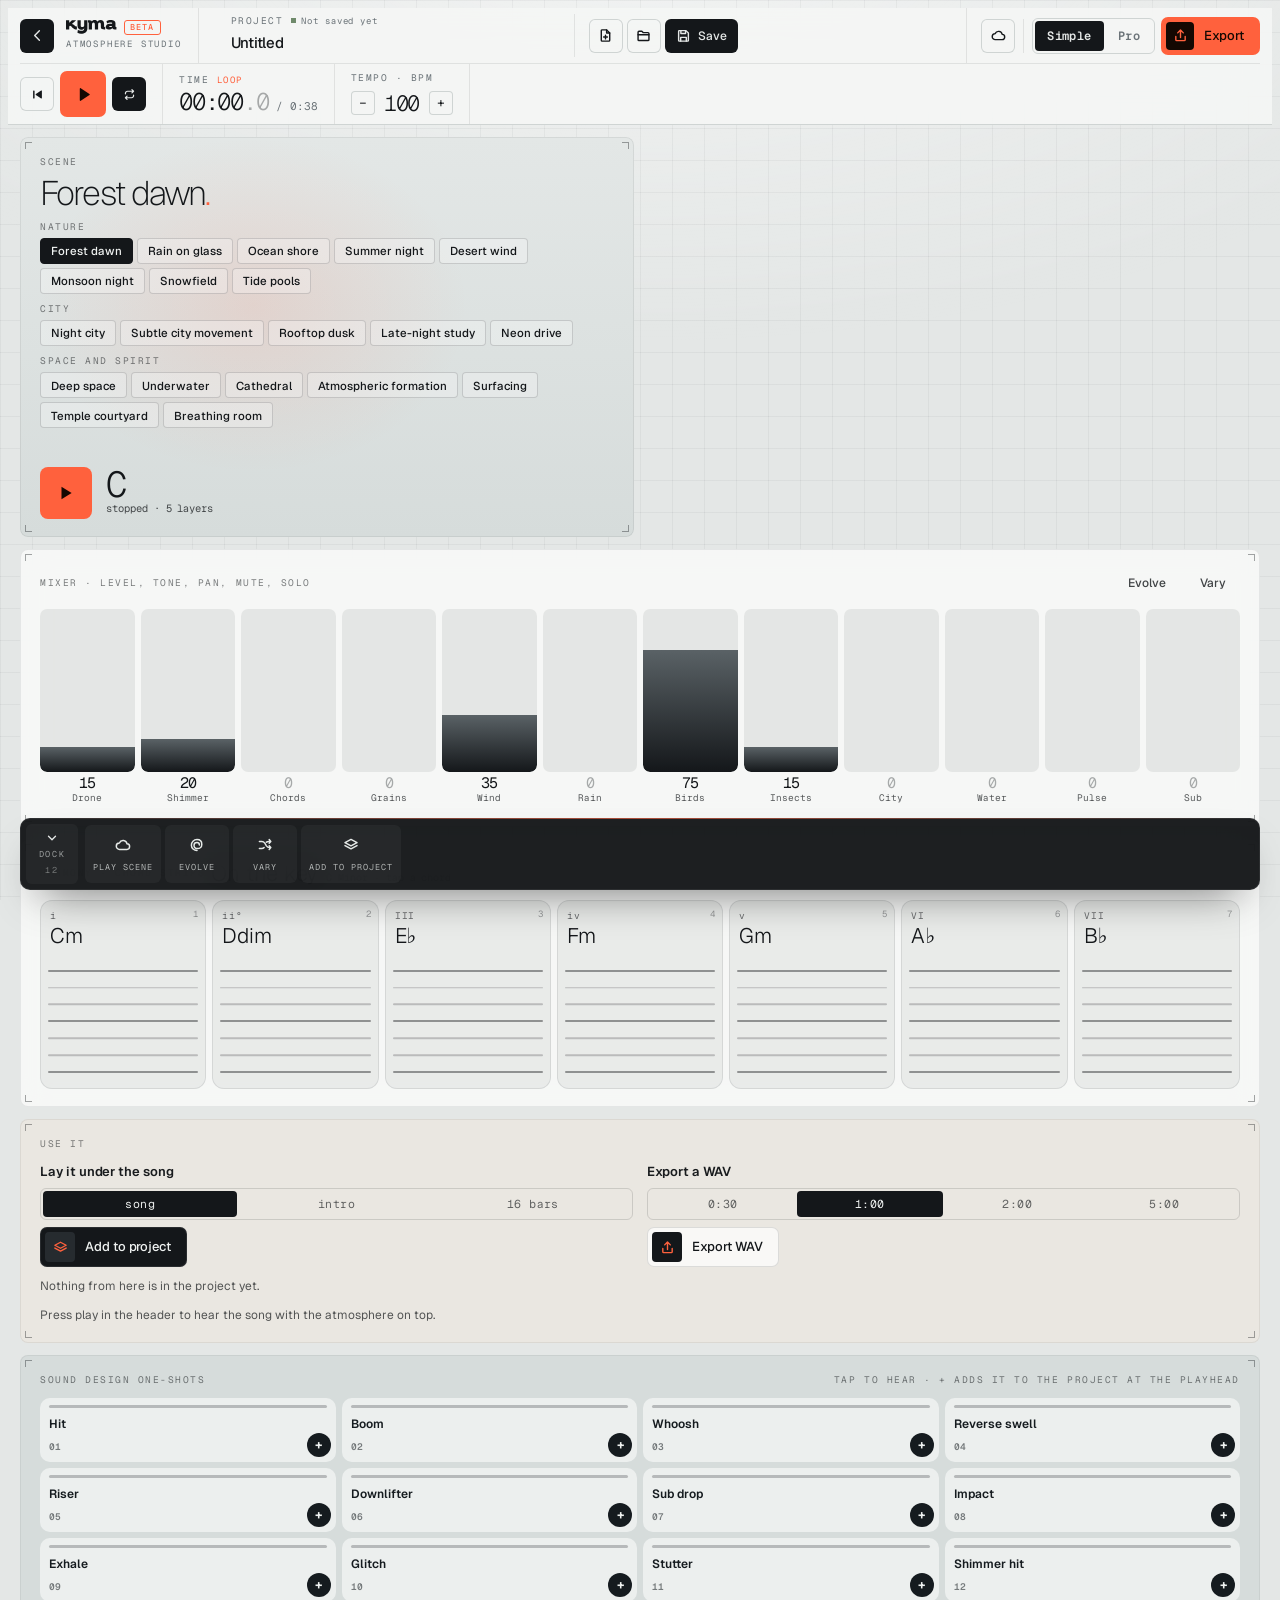
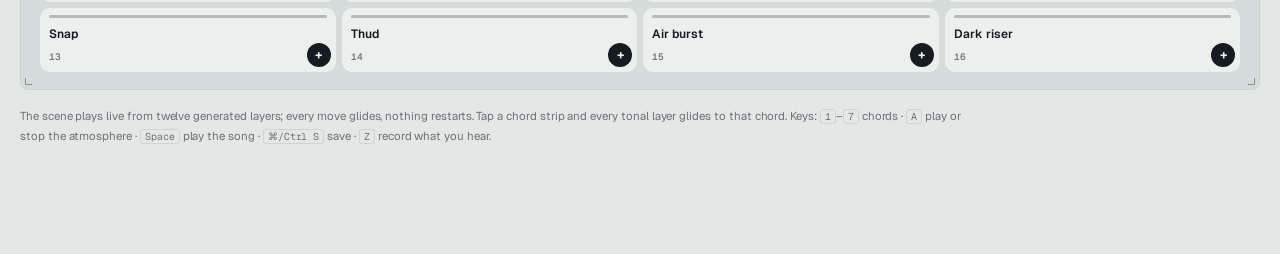
==== commit 62341227: "delete" ====
--- a/atmos.html
+++ b/atmos.html
@@ -6,63 +6,66 @@
 <title>Atmosphere · Kyma</title>
 <link rel="preconnect" href="https://fonts.googleapis.com">
 <link rel="preconnect" href="https://fonts.gstatic.com" crossorigin>
-<link rel="stylesheet" href="https://fonts.googleapis.com/css2?family=Hanken+Grotesk:wght@200..600&family=JetBrains+Mono:wght@300..500&display=swap">
+<link rel="stylesheet" href="https://fonts.googleapis.com/css2?family=Geist:wght@200..600&family=Geist+Mono:wght@300..500&display=swap">
 <link rel="stylesheet" href="kyma.css">
 <link rel="stylesheet" href="atmos.css">
+<link rel="stylesheet" href="chords.css">
 <style>[hidden]{display:none!important}</style>
 </head>
 <body class="studio-atmos">
 <div class="app" id="app" data-studio="atmos">
-  <header class="top bento" aria-label="Project and transport">
-    <div class="tile tile-paper brand">
-      <div class="brandrow">
-        <button id="homeBtn" class="homebtn" title="All studios and projects" aria-label="Back to the Kyma home screen"><svg viewBox="0 0 16 16" aria-hidden="true"><path d="M10 3 5 8l5 5" fill="none" stroke="currentColor" stroke-width="1.8" stroke-linecap="round" stroke-linejoin="round"/></svg></button>
-        <svg class="wordmark" role="img" aria-label="Kyma" viewBox="0 0 48 11" fill="currentColor"><path d="M41.5334 8.676C41.3414 8.688 41.1974 8.7 41.0894 8.7C40.4654 8.7 39.8174 8.58 39.1574 8.352C37.8254 7.884 36.7934 6.888 36.7934 5.364C36.7934 3.432 38.6654 2.04 40.9934 2.04C41.2334 2.04 41.4134 2.052 41.5334 2.064C42.6705 2.10707 43.6901 2.44078 44.4901 3.01186C44.8239 3.25015 45.4029 3.05994 45.4454 2.652L45.4814 2.352C45.4951 2.24231 45.5883 2.16 45.6989 2.16H46.6719C47.1579 2.16 47.531 2.59096 47.4614 3.072C47.3294 3.984 47.2694 4.752 47.2694 5.364C47.2694 5.976 47.3294 6.684 47.4374 7.488C47.5135 8.0333 47.09 8.52 46.5394 8.52H45.9491C45.698 8.52 45.4887 8.32806 45.4669 8.07797C45.429 7.6416 44.8395 7.4477 44.4861 7.70645C43.6883 8.2905 42.68 8.63353 41.5334 8.676ZM38.8454 5.364C38.8454 6.552 39.9014 7.476 41.5334 7.524C43.1415 7.524 44.4189 6.88127 45.1557 5.79713C45.3333 5.53576 45.3327 5.1925 45.1539 4.93192C44.4168 3.85771 43.1403 3.216 41.5334 3.216C39.9734 3.264 38.8454 4.128 38.8454 5.364Z" /><path d="M20.8707 8.556C20.3184 8.556 19.8707 8.10829 19.8707 7.556V6.48C19.8707 5.31543 19.7962 4.38031 19.6117 3.38041C19.4966 2.7565 19.9582 2.16 20.5926 2.16H20.9741C21.206 2.16 21.407 2.32059 21.4583 2.5468C21.5554 2.97537 22.1678 3.10339 22.5198 2.84031C23.2057 2.32761 24.1111 2.052 25.1627 2.052C25.9443 2.052 26.6617 2.18058 27.2514 2.45649C27.9871 2.80077 29.2783 2.86436 30.0055 2.50233C30.5975 2.20759 31.3017 2.052 32.0867 2.052C34.3067 2.052 35.7827 3.06 35.7827 5.028V7.556C35.7827 8.10829 35.3349 8.556 34.7827 8.556H34.7547C34.2024 8.556 33.7547 8.10829 33.7547 7.556V5.268C33.7547 3.96 32.9507 3.264 31.4507 3.264C29.8547 3.264 28.8347 4.116 28.8347 5.448V7.556C28.8347 8.10829 28.3869 8.556 27.8347 8.556H27.8067C27.2544 8.556 26.8067 8.10829 26.8067 7.556V5.268C26.8067 3.96 26.0267 3.264 24.5027 3.264C22.9307 3.264 21.8987 4.14 21.8987 5.448V7.556C21.8987 8.10829 21.4509 8.556 20.8987 8.556H20.8707Z" /><path d="M11.4827 10.524C10.6445 10.524 9.87959 10.3868 9.18781 10.1204C9.00474 10.0499 8.89066 9.86999 8.89066 9.67382C8.89066 9.30893 9.26985 9.06793 9.61775 9.17796C10.1312 9.34034 10.6302 9.408 11.2307 9.408C11.8676 9.408 12.377 9.26887 12.7475 8.9792C12.75 8.97725 12.7476 8.97352 12.7448 8.97494C12.7436 8.97554 12.7421 8.97513 12.7414 8.97399L9.34995 3.64596C8.9535 3.02313 9.40091 2.208 10.1392 2.208C10.4666 2.208 10.7702 2.37915 10.9397 2.65928L13.0114 6.08349C13.3957 6.71859 14.3135 6.72843 14.7113 6.10172L16.9213 2.61974C17.0841 2.36334 17.3666 2.208 17.6703 2.208C18.3818 2.208 18.8038 3.00353 18.4048 3.59263L14.7587 8.976C14.0507 10.008 12.9587 10.524 11.4827 10.524Z" /><path d="M1 8.556C0.447716 8.556 0 8.10829 0 7.556V1C0 0.447715 0.447715 0 1 0H1.028C1.58029 0 2.028 0.447715 2.028 1V4.39066C2.028 5.24878 3.0378 5.70834 3.68485 5.14468L6.84326 2.39332C6.98044 2.27383 7.15621 2.208 7.33814 2.208C8.04011 2.208 8.36063 3.08347 7.8246 3.53672L7.07978 4.1665C6.64721 4.53227 6.60455 5.18398 6.98574 5.60302L8.45844 7.22195C8.92438 7.73414 8.56097 8.556 7.86855 8.556C7.64868 8.556 7.43855 8.46521 7.28786 8.3051L5.67707 6.59363C5.31303 6.20684 4.71011 6.17214 4.3041 6.51462L2.16333 8.32038C1.98294 8.47254 1.75456 8.556 1.51857 8.556H1Z" /></svg><span class="beta">beta</span>
+  <header class="cmdbar" id="cmdbar" aria-label="Project and transport">
+    <div class="cb-r1">
+      <div class="cb-id">
+        <button id="homeBtn" class="cb-home" title="All studios and projects" aria-label="Back to the Kyma home screen" data-icon="back"></button>
+        <div class="cb-brand"><div class="cb-logo"><svg class="wordmark" role="img" aria-label="Kyma" viewBox="0 0 116 32" fill="currentColor"><path d="M93.9072 8.00663L92.5469 2.44863C94.7234 1.08828 98.8045 0 102.73 0C108.055 0 113.185 2.02109 113.108 8.0455L113.069 13.7201V13.7978C113.069 15.5469 113.185 16.2853 115.012 16.2853H115.284V21.5713C109.726 21.5713 106.384 21.2215 105.801 18.1121C104.324 20.4441 101.409 21.7267 97.4053 21.7656C92.9355 21.8045 90.7979 19.0449 90.7979 16.0521C90.7979 12.3598 94.0627 8.23983 100.398 8.5119L103.158 8.58964C104.246 8.66737 105.567 8.62851 105.684 7.54023V7.38476C105.684 6.29648 104.44 5.90781 102.769 5.90781C99.6984 5.90781 95.1898 7.19042 93.9072 8.00663ZM105.684 12.9428C105.023 13.3703 104.168 13.6035 103.119 13.6035H100.631C99.3486 13.5646 98.6879 14.2642 98.6879 14.925C98.6879 15.5857 99.3486 16.2465 100.709 16.2076C102.03 16.1687 105.567 15.7412 105.684 13.0205V12.9428Z"/><path d="M59.3531 21.5713H51.9684V7.77342C51.9684 6.95721 51.9684 5.83007 51.0355 5.83007H50.1416V0.583002H51.0355C51.3854 0.583002 51.8129 0.583002 52.3182 0.583002C54.7279 0.583002 58.6146 0.777337 59.2754 3.3037C60.4025 1.55468 62.1904 0.155464 64.8334 0.155464C68.7978 0.155464 71.2465 1.43808 72.4513 4.04218C73.2676 1.94335 75.0166 0.155464 78.5146 0.155464C84.5002 0.155464 87.0265 3.14823 87.0265 9.21151V13.8367C87.0265 15.5857 87.4541 16.3242 89.242 16.3242H89.514L89.5529 21.5713C88.9699 21.5713 88.2703 21.6101 87.4929 21.6101C84.0726 21.6101 79.6418 21.1826 79.6418 16.6351V10.6885C79.6418 7.15155 78.6701 5.59686 76.4935 5.59686C74.3558 5.59686 73.5008 7.50135 73.3842 10.8051V21.5713H65.9994V10.6885C65.9994 7.15155 64.9111 5.59686 62.6957 5.59686C60.4414 5.59686 59.3531 7.77342 59.392 11.5824H59.3531V21.5713Z"/><path d="M26.2756 12.9039V0.583015H33.6603V12.9039C33.6603 15.2359 35.3316 16.2853 37.1584 16.2853C39.2572 16.2853 41.5115 14.8473 41.5115 12.3209V0.583015H48.8963V19.2781C48.8963 27.4402 42.5221 31.3269 34.2822 31.3269C31.6781 31.3269 28.4521 30.433 26.1201 29.267L27.2084 22.543C29.0352 23.9033 32.3389 24.7973 35.2928 24.7973C39.6459 24.7973 41.5504 23.0094 41.5504 19.5891V18.6562C39.918 20.9883 37.3139 22.1543 34.7098 22.1543C30.5121 22.1543 26.2756 19.0838 26.2756 12.9039Z"/><path d="M0 21.5713V0.424309H7.38476V6.21876L13.5646 0.583019H23.126L13.4092 9.28926C18.3842 8.93946 19.4724 15.1582 24.875 15.1193V21.96C14.5363 21.96 13.0205 12.7096 8.90058 13.2926L7.38476 14.6918V21.5713H0Z"/></svg><span class="beta">beta</span></div><span class="cb-studio">Atmosphere studio</span></div>
       </div>
-      <span class="studiotag">Atmosphere studio</span>
-      <div class="projrow">
-        <label class="songtag"><span>project</span><input id="projName" class="projname" aria-label="Project name" value="Untitled" spellcheck="false"></label>
-        <span id="saveState" class="savestate" aria-live="polite"></span>
+      <div class="cb-file">
+        <label class="cb-field cb-namefield"><span class="cb-cap">project <i id="saveState" class="savestate" aria-live="polite"></i></span>
+          <input id="projName" class="cb-name" aria-label="Project name" value="Untitled" spellcheck="false" title="Rename the project"></label>
+        <div class="cb-filebtns" role="group" aria-label="Project file">
+          <button id="newBtn" class="ibtn icon" title="New project in this studio" aria-label="New project" data-icon="new"></button>
+          <button id="openBtn" class="ibtn icon" title="Open a .kyma project file" aria-label="Open a project file" data-icon="open"></button>
+          <button id="saveBtn" class="ibtn strong" title="Save the project (⌘S / Ctrl S)" data-icon="save"><span class="ib-t">Save</span></button>
+          <button id="fileBtn" class="ibtn icon" aria-haspopup="menu" aria-label="More file actions" title="Save a copy, download or open a project file" data-icon="more"></button>
+        </div>
+      </div>
+      <div class="cb-act">
+        <div class="cb-pins" id="cbPins" role="group" aria-label="Your header controls"></div>
+        
+        <div class="seg modesw" id="modeSw" role="group" aria-label="How much of the studio to show" title="Simple shows only what you need to make a track. Pro shows every control."><button type="button" data-m="simple" aria-pressed="true">Simple</button><button type="button" data-m="pro" aria-pressed="false">Pro</button></div>
+        <button id="exportBtn" class="cta hot" title="Render the atmosphere as a WAV"><span class="cta-ic" data-icon="export"></span><span class="cta-t">Export</span></button>
       </div>
     </div>
-    <div class="tile tile-ink transport">
-      <button id="restartBtn" class="roundbtn" aria-label="Back to the start" title="Back to the start (Home)"><svg viewBox="0 0 16 16"><path d="M3.5 3v10M13 3.2v9.6L5.4 8z" fill="currentColor" stroke="currentColor" stroke-width="1.4" stroke-linejoin="round"/></svg></button>
-      <button id="playBtn" class="playbtn" aria-label="Play (Space)" title="Play / pause (Space)"></button>
-      <div class="clock" title="Where you are / total song length"><b id="clockNow">00:00<i>.0</i></b><span class="ctot">/ <b id="clockTot">0:00</b></span><small id="clockMode">LOOP</small></div>
-      <div class="tbtns">
-        <button id="loopBtn" class="btn ghost loopbtn" aria-pressed="true" title="Loop the song (or the selection) instead of stopping at the end">Loop</button>
-        <button id="recBtn" class="recbtn" title="Record everything you hear, live (Z)"><i></i><span id="recLbl">REC</span></button>
+    <div class="cb-r2">
+      <div class="cb-transport" role="group" aria-label="Transport">
+        <button id="restartBtn" class="cb-round" aria-label="Back to the start" title="Back to the start (Home)" data-icon="restart"></button>
+        <button id="playBtn" class="cb-play" aria-label="Play (Space)" title="Play / pause (Space)"></button>
+        <button id="recBtn" class="cb-rec" title="Record everything you hear, live (Z)"><i></i><span id="recLbl">REC</span></button>
+        <button id="loopBtn" class="cb-round toggle" aria-pressed="true" aria-label="Loop" title="Loop the song (or the selection) instead of stopping at the end" data-icon="loop"></button>
       </div>
+      <div class="cb-field cb-time" title="Where you are / total song length"><span class="cb-cap">time <small id="clockMode">LOOP</small></span><div class="clock"><b id="clockNow">00:00<i>.0</i></b><span class="ctot">/ <b id="clockTot">0:00</b></span></div></div>
+      <div class="cb-field cb-pos" title="Bar and beat at the playhead"><span class="cb-cap">bar · beat</span><b id="clockBar" class="cb-read">001.1</b></div>
+      <div class="cb-field cb-bpm" title="This project's tempo"><span class="cb-cap">tempo · bpm</span>
+        <div class="cb-ctl"><button id="bpmDown" class="cb-step" aria-label="Slower">−</button><input id="bpm" type="number" min="40" max="220" inputmode="numeric" aria-label="Tempo in BPM"><button id="bpmUp" class="cb-step" aria-label="Faster">+</button><button id="tapBtn" class="cb-tap" title="Tap the beat to set the tempo (T)">tap</button></div></div>
+      <div class="cb-field cb-key" title="This project's key. The drone and shimmer follow it."><span class="cb-cap">key</span>
+        <div class="cb-ctl"><select id="root" class="sel" aria-label="Root note"></select><select id="scale" class="sel" aria-label="Scale"></select></div></div>
+      <div class="cb-field cb-out" title="Output level, left and right"><span class="cb-cap">output</span><div class="cb-meter" id="cbMeter"><i></i><i></i></div></div>
     </div>
-    <div class="tile tile-sage tempo">
-      <span class="lbl">Tempo</span>
-      <div class="bignum"><input id="bpm" type="number" min="40" max="220" inputmode="numeric" aria-label="Tempo in BPM"><small>BPM</small></div>
-      <div class="nudge"><button id="bpmDown" aria-label="Slower">−</button><button id="bpmUp" aria-label="Faster">+</button></div>
-    </div>
-    <div class="tile tile-paper keytile">
-      <span class="lbl">Key</span>
-      <div class="keysel"><select id="root" class="sel" aria-label="Root note"></select><select id="scale" class="sel" aria-label="Scale"></select></div>
-      
-      <span class="keynote">The drone and shimmer follow this key.</span>
-    </div>
-    <div class="tile tile-metal actions">
-      <button id="saveBtn" class="btn primary" title="Save the project (⌘S / Ctrl S)">Save</button>
-      <div class="arow"><button id="exportBtn" class="btn ghost" title="Render the atmosphere as a WAV">Export</button><button id="fileBtn" class="btn ghost" aria-haspopup="menu" title="Save a copy, download or open a project file">File ▾</button></div>
-      <input id="openFile" type="file" accept=".kyma,.spectral,.json,application/json" hidden>
-    </div>
+    <input id="openFile" type="file" accept=".kyma,.spectral,.json,application/json" hidden>
   </header>
   <section class="atmos bento" aria-label="Atmosphere studio">
     <div class="tile tile-blur at-scene" id="atScene">
       <canvas id="atViz" class="at-viz" aria-hidden="true"></canvas>
       <span class="lbl">scene</span>
       <h2 class="mgword" id="atTitle"></h2>
-      <div class="mchips" id="atScenes" role="group" aria-label="Scenes"></div>
+      <div class="at-scenes" id="atScenes" role="group" aria-label="Scenes"></div>
       <div class="at-transport"><button class="playbtn" id="atPlay" aria-label="Play the atmosphere" title="Play or stop the atmosphere (A)"></button>
         <div class="at-read"><b class="ennum" id="atKey">D</b><small><span id="atState">stopped</span> · <span id="atCount"></span></small></div></div>
     </div>
     <div class="tile tile-paper at-layers">
-      <div class="at-head"><span class="lbl" title="Drag, scroll or use the arrow keys. Shift-drag for fine moves. Double-click to switch a layer off or on.">layers · drag or scroll</span><span class="grow"></span>
-        <button class="btn ghost evolve" id="atEvolve" aria-pressed="false" title="Let the layers drift slowly on their own">Evolve</button><button class="btn ghost" id="atClear">Clear</button></div>
+      <div class="at-head"><span class="lbl" title="Faders: drag, scroll or use the arrow keys; shift-drag for fine moves. Double-click a tone or pan slider to reset it.">mixer · level, tone, pan, mute, solo</span><span class="grow"></span>
+        <button class="btn ghost evolve" id="atEvolve" aria-pressed="false" title="Let the layers drift slowly on their own">Evolve</button><button class="btn ghost" id="atVary" title="A one-off variation of this mix">Vary</button><button class="btn ghost" id="atResetMix" title="Centre every pan, open every tone, clear mutes and solos">Reset mix</button><button class="btn ghost" id="atClear">Clear</button></div>
       <div class="at-faders" id="atFaders"></div>
       <div class="at-sample"><span class="lbl">grains from</span><b id="atSampleName"></b><button class="btn ghost" id="atLoad">Use my audio…</button><input type="file" id="atFile" accept="audio/*" hidden></div>
     </div>
@@ -70,16 +73,43 @@
       <span class="lbl">shape</span>
       <div class="knobs" id="atKnobs"></div>
     </div>
+    <div class="tile tile-paper at-harmony">
+      <div class="at-head"><span class="lbl">harmony · chord strips</span>
+        <div class="cs-now"><b id="atChord">On the key</b><small id="atChordR"></small></div><span class="grow"></span>
+        <div class="seg" id="atCol" role="group" aria-label="Chord colour"><button data-v="0">Triad</button><button data-v="1">7th</button><button data-v="2">Sus2</button><button data-v="3">Sus4</button></div>
+        <span class="lbl">strum</span><div class="seg" id="atStrum" role="group" aria-label="Strum sound"><button data-v="harp">Harp</button><button data-v="kalimba">Kalimba</button><button data-v="vibraphone">Vibes</button><button data-v="off">Off</button></div>
+        <button class="btn ghost" id="atKeyOnly" title="Let the scene rest on the key again">Key only</button></div>
+      <div id="atStrips"></div>
+      <div class="cs-tools at-progrow"><span class="lbl">progression</span>
+        <button class="btn ghost evolve" id="atBuild" aria-pressed="false" title="While on, every chord you tap joins the progression (up to eight)">Build</button>
+        <div class="cs-prog" id="atProg"></div><span class="grow"></span>
+        <button class="btn ghost evolve" id="atCycle" aria-pressed="false" title="Walk through the progression on its own">Cycle</button>
+        <div class="seg" id="atCyc" role="group" aria-label="Time on each chord"><button data-v="4">4 s</button><button data-v="8">8 s</button><button data-v="16">16 s</button><button data-v="32">32 s</button></div>
+        <button class="btn ghost" id="atProgClear">Clear</button></div>
+    </div>
+    <div class="tile tile-metal at-presets-tile">
+      <div class="at-pcol">
+        <span class="lbl">my presets</span>
+        <div class="at-presets" id="atPresets"></div>
+        <div class="at-save"><input id="atPresetName" class="at-input" placeholder="Name this mix" maxlength="40" aria-label="Preset name" spellcheck="false"><button class="btn primary" id="atPresetSave">Save preset</button></div>
+      </div>
+      <div class="at-pcol">
+        <span class="lbl">morph between two mixes</span>
+        <div class="at-morph"><button class="slot" id="atSetA" title="Make the current mix slot A">A <b>empty</b></button><input type="range" id="atMorph" min="0" max="100" value="0" aria-label="Morph from A to B"><button class="slot" id="atSetB" title="Make the current mix slot B">B <b>empty</b></button></div>
+        <div class="at-morphopts"><button class="btn ghost evolve" id="atAuto" aria-pressed="false" title="Drift from A to B and back on its own">Auto morph</button><div class="seg" id="atAutoLen" role="group" aria-label="Auto morph cycle"><button data-v="30">30 s</button><button data-v="120">2 min</button><button data-v="300">5 min</button></div></div>
+        <p class="hint">Set A, change the mix, set B, then slide. Every layer, pan, tone and the space glide between them.</p>
+      </div>
+    </div>
     <div class="tile tile-sand at-use">
       <span class="lbl">use it</span>
       <div class="at-userow">
         <div class="at-useblock"><b>Lay it under the song</b>
           <div class="seg" id="atRange" role="group" aria-label="Where to add it"><button data-v="song" title="Under the whole song">song</button><button data-v="intro" title="Under the first 8 bars">intro</button><button data-v="16" title="16 bars from the playhead">16 bars</button></div>
-          <div class="at-acts"><button class="btn primary" id="atSend">Add to project ↘</button><button class="btn ghost" id="atToCompose">Open Compose</button></div>
+          <div class="at-acts"><button class="cta ink" id="atSend"><span class="cta-ic" data-icon="layers"></span><span class="cta-t">Add to project</span></button><button class="btn ghost" id="atToCompose">Open Compose</button></div>
         </div>
         <div class="at-useblock"><b>Export a WAV</b>
           <div class="seg" id="atSecs" role="group" aria-label="Length"><button data-v="30">0:30</button><button data-v="60">1:00</button><button data-v="120">2:00</button><button data-v="300">5:00</button></div>
-          <div class="at-acts"><button class="btn" id="atExport">Export</button></div>
+          <div class="at-acts"><button class="cta glass" id="atExport"><span class="cta-ic" data-icon="export"></span><span class="cta-t">Export WAV</span></button></div>
         </div>
       </div>
       <p class="hint" id="atInProject"></p>
@@ -90,14 +120,32 @@
       <div class="at-pads" id="atPads"></div>
     </div>
   </section>
-  <p class="foot">The scene plays live from eleven generated layers; every move glides, nothing restarts. Keys: <kbd>A</kbd> play or stop the atmosphere · <kbd>Space</kbd> play the song · <kbd>⌘/Ctrl S</kbd> save · <kbd>Z</kbd> record what you hear.</p>
+  <p class="foot">The scene plays live from twelve generated layers; every move glides, nothing restarts. Tap a chord strip and every tonal layer glides to that chord. Keys: <kbd>1</kbd>–<kbd>7</kbd> chords · <kbd>A</kbd> play or stop the atmosphere · <kbd>Space</kbd> play the song · <kbd>⌘/Ctrl S</kbd> save · <kbd>Z</kbd> record what you hear.</p>
 </div>
 <div class="pop" id="pop" hidden></div>
 <div class="humhud" id="humHud" hidden role="status" aria-live="polite"><span class="hdot"></span><div class="hhtxt"><b id="hhTitle"></b><span id="hhTime"></span></div><div class="hhbar"><i id="hhFill"></i></div><button class="btn rec" id="hhStop">■ Stop and make notes</button><button class="btn ghost" id="hhCancel">Cancel</button></div>
 <div class="toast" id="toast" hidden></div>
+<footer class="dock" id="dock" aria-label="Your dock" data-open="true">
+  <button class="dk-handle" id="dockToggle" aria-expanded="true" aria-controls="dockRow"><span class="dk-chev" data-icon="chevDown"></span><span class="dk-title">Dock</span><span class="dk-count" id="dockCount">0</span></button>
+  <div class="dk-row" id="dockRow" role="toolbar" aria-label="Your controls"></div>
+  <button class="dk-edit" id="dockEdit" title="Choose what lives in the dock and the header" data-icon="pin"><span>Customise</span></button>
+</footer>
+<div class="sheet" id="dockSheet" hidden>
+  <div class="sheetcard wide dksheet" role="dialog" aria-modal="true" aria-labelledby="dkT">
+    <div class="rackhead"><div><span class="lbl">your panels</span><h3 id="dkT">Pin the controls you reach for</h3></div><button class="btn primary" id="dkDone">Done</button></div>
+    <p class="hint">The dock stays at the bottom of every screen in this studio and folds away when you need room. Header pins sit next to Export. Your choice is remembered per studio.</p>
+    <div class="dk-cols">
+      <div class="dk-col"><span class="lbl">in the dock</span><div class="dk-mine" id="dkMine"></div></div>
+      <div class="dk-col"><span class="lbl">in the header · up to four</span><div class="dk-mine" id="dkHead"></div></div>
+    </div>
+    <div class="dk-all" id="dkAll"></div>
+    <div class="sheetactions"><button class="btn ghost" id="dkReset">Reset to this studio’s defaults</button></div>
+  </div>
+</div>
 
 <script>window.STUDIO='atmos';</script>
 <script src="core-base.js"></script>
+<script src="core-harmony.js"></script>
 <script src="core-dsp.js"></script>
 <script src="core-instruments.js"></script>
 <script src="core-engine.js"></script>
@@ -108,7 +156,9 @@
 <script src="app-state.js"></script>
 <script src="app-store.js"></script>
 <script src="app-project.js"></script>
+<script src="app-dock.js"></script>
 <script src="app-shell.js"></script>
+<script src="feature-chordstrip.js"></script>
 <script src="studio-atmos.js"></script>
 </body>
 </html>
--- a/kyma.css
+++ b/kyma.css
@@ -1,37 +1,37 @@
 /* KYMA · kyma.css — tokens, tiles, buttons, the studio header, knobs, sheets, popovers, toasts.
    Bento console: paper, ink, sage, cocoa and burnt-orange tiles on a dark gutter; light numerals with dimmed decimals. */
 /* Materials: frosted glass, night plum and soft coral / mist gradients over a warm grey field.
-   Type: Hanken Grotesk, light and small, with spaced uppercase JetBrains Mono labels. */
+   Type: Hanken Grotesk, light and small, with spaced uppercase Fragment Mono labels. */
 :root{
   --gap:10px; --r:18px; --r-sm:10px;
   --bg:#e7e5e2; --surface:#f3f1ef; --surface-2:#ebe8e5; --line:#d9d4d0; --cell:#efece9; --cell-hi:#e3dfdb;
-  --fg:#2a2231; --muted:#857d89; --accent:#e9643f; --accent-ink:#fff7f2; --screen:#231d29; --screen-line:#3a3140;
+  --fg:#14171a; --muted:#6b7378; --accent:#ff613d; --accent-ink:#fff7f2; --screen:#111416; --screen-line:#3a3140;
   --play:#6f86a6; --warn:#d8452f;
-  --paper:#f5f3f4; --paper-ink:#2a2231; --ink:#231d29; --sage:#bcc7d3; --cocoa:#8c7688; --sand:#f2d2c2; --steel:#dad8dc; --orange:#ec6a43;
-  --logo:#553d6e; --plum:#2a2231; --frost:#f6f3f7; --night:#1d1823; --mist:#b9c6d4; --peach:#f5c9b3; --lav:#d4cade;
+  --paper:#f5f3f4; --paper-ink:#14171a; --ink:#111416; --sage:#bcc7d3; --cocoa:#5f676b; --sand:#f2d2c2; --steel:#dad8dc; --orange:#ff613d;
+  --logo:#14171a; --plum:#14171a; --frost:#eef1f0; --night:#1d1823; --mist:#b9c6d4; --peach:#f5c9b3; --lav:#d4cade;
   --mesh-a:rgba(240,110,70,.42); --mesh-b:rgba(146,170,201,.45); --mesh-c:rgba(214,196,226,.5); --mesh-d:rgba(247,190,160,.5);
-  --t-kick:#e9643f; --t-keys:#3a3042; --t-ghost:#6f86a6; --t-bass:#b8664e; --t-pad:#8b977a; --t-snare:#c49a4a; --t-sample:#8a6fa8; --t-hat:#8d8590;
-  --te-blue:#2f2836; --te-green:#bcc7d3; --te-white:#efecf1; --te-orange:#ec6a43;
+  --t-kick:#ff613d; --t-keys:#3a3042; --t-ghost:#6f86a6; --t-bass:#b8664e; --t-pad:#8b977a; --t-snare:#c49a4a; --t-sample:#8a6fa8; --t-hat:#8d8590;
+  --te-blue:#1b1f22; --te-green:#bcc7d3; --te-white:#eef0ef; --te-orange:#ff613d;
   --font-display:'Hanken Grotesk',ui-sans-serif,system-ui,-apple-system,'Segoe UI',sans-serif;
   --font-body:'Hanken Grotesk',ui-sans-serif,system-ui,-apple-system,'Segoe UI',sans-serif;
-  --font-mono:'JetBrains Mono',ui-monospace,'SF Mono',Menlo,Consolas,monospace;
+  --font-mono:'Fragment Mono','JetBrains Mono',ui-monospace,'SF Mono',Menlo,Consolas,monospace;
   --font-num:'Hanken Grotesk',ui-sans-serif,system-ui,sans-serif;
   color-scheme:light;
 }
 @media (prefers-color-scheme: dark){
   :root:not([data-theme="light"]){
     --bg:#16131a; --surface:#1f1a24; --surface-2:#28222e; --line:#352e3c; --cell:#1b1720; --cell-hi:#251f2b;
-    --fg:#eee9f1; --muted:#9b92a1; --accent:#f07a52; --accent-ink:#1d0c05; --play:#9ab0cc; --warn:#ef5a40;
+    --fg:#e7ebe9; --muted:#8b9397; --accent:#ff6a33; --accent-ink:#1d0c05; --play:#9ab0cc; --warn:#ef5a40;
     --logo:#cdb9e3; --mesh-a:rgba(240,110,70,.22); --mesh-b:rgba(110,134,166,.26); --mesh-c:rgba(140,110,170,.24); --mesh-d:rgba(240,150,110,.18);
-    --t-kick:#f07a52; --t-keys:#e9e4ee; --t-ghost:#9ab0cc; --t-bass:#d48a6e; --t-pad:#b2bd9f; --t-snare:#ddbf7c; --t-sample:#b9a0d6; --t-hat:#a69ea9;
+    --t-kick:#ff6a33; --t-keys:#e9e4ee; --t-ghost:#9ab0cc; --t-bass:#d48a6e; --t-pad:#b2bd9f; --t-snare:#ddbf7c; --t-sample:#b9a0d6; --t-hat:#a69ea9;
     color-scheme:dark;
   }
 }
 :root[data-theme="dark"]{
   --bg:#16131a; --surface:#1f1a24; --surface-2:#28222e; --line:#352e3c; --cell:#1b1720; --cell-hi:#251f2b;
-  --fg:#eee9f1; --muted:#9b92a1; --accent:#f07a52; --accent-ink:#1d0c05; --play:#9ab0cc; --warn:#ef5a40;
+  --fg:#e7ebe9; --muted:#8b9397; --accent:#ff6a33; --accent-ink:#1d0c05; --play:#9ab0cc; --warn:#ef5a40;
   --logo:#cdb9e3; --mesh-a:rgba(240,110,70,.22); --mesh-b:rgba(110,134,166,.26); --mesh-c:rgba(140,110,170,.24); --mesh-d:rgba(240,150,110,.18);
-  --t-kick:#f07a52; --t-keys:#e9e4ee; --t-ghost:#9ab0cc; --t-bass:#d48a6e; --t-pad:#b2bd9f; --t-snare:#ddbf7c; --t-sample:#b9a0d6; --t-hat:#a69ea9;
+  --t-kick:#ff6a33; --t-keys:#e9e4ee; --t-ghost:#9ab0cc; --t-bass:#d48a6e; --t-pad:#b2bd9f; --t-snare:#ddbf7c; --t-sample:#b9a0d6; --t-hat:#a69ea9;
   color-scheme:dark;
 }
 
@@ -61,15 +61,15 @@
 .bento{display:grid;gap:var(--gap)}
 .tile{border-radius:var(--r);padding:14px 16px;position:relative;overflow:hidden;min-width:0}
 .tile .lbl{color:currentColor;opacity:.62}
-.tile-paper{background:rgba(250,248,249,.66);color:#2a2231;box-shadow:inset 0 0 0 1px rgba(255,255,255,.7),0 1px 0 rgba(42,34,49,.04);-webkit-backdrop-filter:blur(22px) saturate(1.25);backdrop-filter:blur(22px) saturate(1.25)}
-.tile-ink{background:linear-gradient(160deg,#2a2331,#1c1721);color:#f3eff5;box-shadow:inset 0 0 0 1px rgba(255,255,255,.05)}
-.tile-sage{background:radial-gradient(120% 120% at 20% 0%,#dfe5ec 0,#bfcbd8 45%,#a9b8c9 100%);color:#232a35}
-.tile-orange{background:radial-gradient(90% 90% at 28% 22%,#ffb08f 0,#f37a52 42%,#e35a39 78%,#d85237 100%);color:#2a0e05}
-.tile-cocoa{background:radial-gradient(120% 110% at 80% 10%,#b49aaf 0,#8c7688 55%,#6f5a6d 100%);color:#fbf4f8}
+.tile-paper{background:rgba(250,248,249,.66);color:#14171a;box-shadow:inset 0 0 0 1px rgba(255,255,255,.7),0 1px 0 rgba(20,23,26,.04);-webkit-backdrop-filter:blur(22px) saturate(1.25);backdrop-filter:blur(22px) saturate(1.25)}
+.tile-ink{background:linear-gradient(160deg,#15181b,#101315);color:#eef1f0;box-shadow:inset 0 0 0 1px rgba(255,255,255,.05)}
+.tile-sage{background:radial-gradient(120% 120% at 20% 0%,#dfe5ec 0,#bfcbd8 45%,#a9b8c9 100%);color:#151b1f}
+.tile-orange{background:radial-gradient(90% 90% at 28% 22%,#ffb08f 0,#f37a52 42%,#e35a39 78%,#d85237 100%);color:#140802}
+.tile-cocoa{background:radial-gradient(120% 110% at 80% 10%,#b49aaf 0,#5f676b 55%,#6f5a6d 100%);color:#fbf4f8}
 .tile-sand{background:radial-gradient(120% 120% at 30% 10%,#fbe7dc 0,#f3cfbd 55%,#e9b9a4 100%);color:#3a2620}
-.tile-steel{background:#dad8dc;color:#2a2231}
-.tile-metal{background:linear-gradient(135deg,rgba(255,255,255,.82),rgba(236,232,240,.62) 45%,rgba(250,236,228,.72));color:#2a2231;box-shadow:inset 0 0 0 1px rgba(255,255,255,.8);-webkit-backdrop-filter:blur(22px);backdrop-filter:blur(22px)}
-.tile-blur{background:radial-gradient(34% 40% at 42% 40%,#f6a384 0,rgba(246,163,132,.55) 38%,rgba(246,163,132,0) 70%),radial-gradient(120% 70% at 60% 120%,#93a8c4 0,rgba(147,168,196,.6) 45%,rgba(147,168,196,0) 75%),linear-gradient(180deg,#e9e3e1,#d9d6dc);color:#2a2231}
+.tile-steel{background:#dad8dc;color:#14171a}
+.tile-metal{background:linear-gradient(135deg,rgba(255,255,255,.82),rgba(236,232,240,.62) 45%,rgba(250,236,228,.72));color:#14171a;box-shadow:inset 0 0 0 1px rgba(255,255,255,.8);-webkit-backdrop-filter:blur(22px);backdrop-filter:blur(22px)}
+.tile-blur{background:radial-gradient(34% 40% at 42% 40%,#f6a384 0,rgba(246,163,132,.55) 38%,rgba(246,163,132,0) 70%),radial-gradient(120% 70% at 60% 120%,#93a8c4 0,rgba(147,168,196,.6) 45%,rgba(147,168,196,0) 75%),linear-gradient(180deg,#e9e3e1,#d9d6dc);color:#14171a}
 .panel{background:color-mix(in srgb,var(--surface) 86%,transparent);border-radius:var(--r);min-width:0;position:relative;box-shadow:inset 0 0 0 1px color-mix(in srgb,var(--line) 60%,transparent);-webkit-backdrop-filter:blur(18px);backdrop-filter:blur(18px)}
 
 /* ---------- buttons, fields ---------- */
@@ -88,7 +88,7 @@
 .tile-ink .btn{border-color:rgba(255,255,255,.12);background:rgba(255,255,255,.06)}
 .tile .btn.ghost{background:transparent;border-color:transparent;opacity:.8}
 .tile .btn.ghost:hover{opacity:1;background:rgba(0,0,0,.06)}
-.tile .btn.primary{background:#2a2231;color:#f6f3f7;border-color:#2a2231}
+.tile .btn.primary{background:#14171a;color:#eef1f0;border-color:#14171a}
 .sel{height:32px;border-radius:var(--r-sm);border:1px solid var(--line);background:var(--surface-2);padding:0 8px;color:var(--fg)}
 .tile .sel{background:rgba(255,255,255,.45);border-color:rgba(0,0,0,.14);color:inherit}
 .seg{display:inline-flex;background:var(--surface-2);border:1px solid var(--line);border-radius:999px;padding:2px;gap:2px;height:32px}
@@ -96,16 +96,16 @@
 .seg button[aria-pressed="true"]{background:var(--fg);color:var(--bg)}
 .tile .seg{background:rgba(0,0,0,.08);border-color:transparent}
 .tile .seg button{color:inherit;opacity:.65}
-.tile .seg button[aria-pressed="true"]{opacity:1;background:#2a2231;color:#f6f3f7}
+.tile .seg button[aria-pressed="true"]{opacity:1;background:#14171a;color:#eef1f0}
 .seg-dark{background:rgba(255,255,255,.06)!important}
-.seg-dark button[aria-pressed="true"]{background:#f3eff5!important;color:#2a2231!important}
+.seg-dark button[aria-pressed="true"]{background:#eef1f0!important;color:#14171a!important}
 .check{display:flex;gap:8px;align-items:flex-start;font-size:12.5px}
 .check input{margin-top:3px;accent-color:var(--accent)}
 .fld{display:flex;flex-direction:column;gap:3px}
 .roundbtn{width:38px;height:38px;border-radius:50%;border:1px solid rgba(255,255,255,.14);background:transparent;display:grid;place-items:center;color:inherit;flex:none}
 .roundbtn svg{width:12px;height:12px}
 .roundbtn:hover{background:rgba(255,255,255,.08)}
-.playbtn{width:52px;height:52px;border-radius:50%;border:0;background:var(--orange);color:#2a0e05;display:grid;place-items:center;flex:none;transition:transform .12s}
+.playbtn{width:52px;height:52px;border-radius:50%;border:0;background:var(--orange);color:#140802;display:grid;place-items:center;flex:none;transition:transform .12s}
 .playbtn:active{transform:scale(.94)}
 .playbtn svg{width:18px;height:18px}
 .ltool{width:30px;height:28px;border-radius:var(--r-sm);border:1px solid var(--line);background:var(--surface-2);display:grid;place-items:center;color:var(--fg);flex:none;font-weight:700;font-size:13px}
@@ -115,53 +115,13 @@
 .ms[aria-pressed="true"].m{background:var(--muted);color:var(--surface);border-color:var(--muted)}
 .ms[aria-pressed="true"].s{background:var(--accent);color:var(--accent-ink);border-color:var(--accent)}
 
-/* ---------- header bento ---------- */
-.top{grid-template-columns:minmax(200px,1.15fr) minmax(330px,2fr) minmax(150px,.8fr) minmax(210px,1fr) minmax(150px,.75fr)}
-.brand{display:flex;flex-direction:column;justify-content:space-between;gap:14px;min-height:118px}
-.logo{font-family:var(--font-display);font-weight:600;font-size:34px;letter-spacing:-.045em;line-height:.95}
-.logo i{font-style:normal;color:var(--orange)}
-.songtag{display:flex;align-items:center;gap:6px;font-family:var(--font-mono);font-size:12px;min-width:0}
-.songtag span{opacity:.55}
-.projname{background:transparent;border:0;border-bottom:1px dashed transparent;padding:0;font-family:var(--font-mono);font-size:12px;font-weight:500;min-width:0;flex:1;color:inherit}
-.projname:hover,.projname:focus{border-bottom-color:currentColor;outline:none}
-.transport{display:flex;flex-wrap:wrap;align-items:center;gap:12px 14px}
-.clock{display:flex;align-items:baseline;gap:8px;font-family:var(--font-num);white-space:nowrap;margin-right:auto}
-.clock b{font-size:30px;font-weight:200;font-variant-numeric:tabular-nums;letter-spacing:-.01em;line-height:1}
-.clock b i{font-style:normal;opacity:.32}
-.clock .ctot{font-size:15px;opacity:.55}
-.clock .ctot b{font-size:15px;font-weight:400}
-.clock small{font-family:var(--font-mono);font-size:9.5px;letter-spacing:.08em;color:var(--orange)}
-.tbtns{display:flex;gap:6px}
-.loopbtn[aria-pressed="true"]{color:#2a2231!important;background:#f3eff5!important;opacity:1!important}
-.recbtn{height:32px;padding:0 12px;border-radius:999px;border:1px solid var(--warn);color:#ff7a62;background:transparent;font-weight:600;letter-spacing:.06em;font-size:11px;display:inline-flex;align-items:center;gap:7px;font-variant-numeric:tabular-nums;font-family:var(--font-mono)}
-.recbtn i{width:8px;height:8px;border-radius:50%;background:currentColor}
-.recbtn.on{background:var(--warn);color:#fff}
-.recbtn.on i{animation:recp 1s steps(2) infinite}
-@keyframes recp{50%{opacity:.25}}
-.tempo{display:grid;align-content:space-between;gap:6px}
-.bignum{display:flex;align-items:baseline;gap:6px}
-.bignum input{width:100%;min-width:0;background:transparent;border:0;font-family:var(--font-num);font-weight:200;font-size:40px;line-height:1;padding:0;color:inherit;-moz-appearance:textfield;letter-spacing:-.02em}
-.bignum input::-webkit-inner-spin-button{display:none}
-.bignum input:focus{outline:none;text-decoration:underline;text-decoration-thickness:1px;text-underline-offset:6px}
-.bignum small{font-family:var(--font-mono);font-size:11px;opacity:.6}
-.nudge{display:flex;gap:4px}
-.nudge button{flex:1;height:26px;border-radius:999px;border:0;background:rgba(0,0,0,.1);font-weight:700;color:inherit}
-.nudge button:hover{background:rgba(0,0,0,.18)}
-.keytile{display:grid;gap:8px;align-content:space-between}
-.keysel{display:flex;gap:4px}
-.keysel .sel:last-child{flex:1;min-width:0}
-.actions{display:grid;align-content:space-between;gap:8px}
-.actions .btn.primary{justify-content:center;height:40px;font-size:13px}
-.arow{display:flex;justify-content:space-between}
-
-
 /* shared display type and chips (used by Magic, Atmosphere and Video) */
 .mgword{margin:-2px 0 0;font-family:var(--font-display);font-weight:300;font-size:34px;letter-spacing:-.035em;line-height:1}
-.mgword i{font-style:normal;color:#fbf3ee}
+.mgword i{font-style:normal;color:#f3f4f2}
 .mchips{display:flex;flex-wrap:wrap;gap:4px}
 .mchip{height:26px;padding:0 10px;border-radius:999px;border:1px solid rgba(0,0,0,.18);background:transparent;font-size:11.5px;font-weight:600;color:inherit}
 .mchip:hover{background:rgba(0,0,0,.07)}
-.mchip[aria-pressed="true"]{background:#2a2231;color:#f6f3f7;border-color:#2a2231}
+.mchip[aria-pressed="true"]{background:#14171a;color:#eef1f0;border-color:#14171a}
 .ennum{font-family:var(--font-num);font-weight:200;font-size:36px;line-height:.9;letter-spacing:-.02em}
 .ennum small{font-size:16px;margin-left:2px;opacity:.6}
 /* knobs */
@@ -178,10 +138,10 @@
 .knob.ksel .kl{color:var(--fg)}
 .knob.ksel:focus-visible{outline:none}
 .knob.turning .dial{transform:scale(1.06);transition:transform .08s}
-.knobpill{position:fixed;left:50%;bottom:calc(76px + env(safe-area-inset-bottom,0px));transform:translateX(-50%);z-index:65;display:flex;align-items:center;gap:10px;background:#231d29;color:#f3eff5;border-radius:999px;padding:6px 8px 6px 14px;font-size:11.5px;font-weight:600;box-shadow:0 10px 26px rgba(0,0,0,.4);max-width:calc(100% - 24px);white-space:nowrap;font-family:var(--font-mono)}
+.knobpill{position:fixed;left:50%;bottom:calc(76px + env(safe-area-inset-bottom,0px));transform:translateX(-50%);z-index:65;display:flex;align-items:center;gap:10px;background:#111416;color:#eef1f0;border-radius:999px;padding:6px 8px 6px 14px;font-size:11.5px;font-weight:600;box-shadow:0 10px 26px rgba(0,0,0,.4);max-width:calc(100% - 24px);white-space:nowrap;font-family:var(--font-mono)}
 .knobpill .kpt{overflow:hidden;text-overflow:ellipsis}
 .knobpill .kpdot{width:8px;height:8px;border-radius:50%;background:var(--orange);flex:none}
-.knobpill button{background:transparent;border:1px solid #4c4352;color:#f3eff5;border-radius:999px;padding:2px 9px;font-size:10.5px;cursor:pointer}
+.knobpill button{background:transparent;border:1px solid #3a4146;color:#eef1f0;border-radius:999px;padding:2px 9px;font-size:10.5px;cursor:pointer}
 @media (hover:none){.knobpill{display:none}}
 
 
@@ -245,7 +205,7 @@
 .hp-chips{display:flex;flex-wrap:wrap;gap:4px}
 .hp-chips .chip{font-size:11px;padding:4px 9px;border:1px solid var(--line);border-radius:999px;background:var(--surface-2);cursor:pointer;color:var(--fg)}
 .hp-chips .chip[aria-pressed="true"]{border-color:var(--accent);color:var(--accent)}
-.humhud{position:fixed;left:50%;top:calc(12px + env(safe-area-inset-top,0px));transform:translateX(-50%);z-index:70;display:flex;align-items:center;gap:12px;flex-wrap:wrap;background:#231d29;color:#f3eff5;border-radius:16px;padding:12px 16px;box-shadow:0 16px 40px rgba(0,0,0,.5);width:min(760px,calc(100% - 24px))}
+.humhud{position:fixed;left:50%;top:calc(12px + env(safe-area-inset-top,0px));transform:translateX(-50%);z-index:70;display:flex;align-items:center;gap:12px;flex-wrap:wrap;background:#111416;color:#eef1f0;border-radius:16px;padding:12px 16px;box-shadow:0 16px 40px rgba(0,0,0,.5);width:min(760px,calc(100% - 24px))}
 .humhud .hdot{width:12px;height:12px;border-radius:50%;background:var(--warn);animation:recp 1s infinite;flex:none}
 .humhud[data-state="busy"] .hdot{background:var(--orange);animation:none}
 .hhtxt{display:grid;flex:1;min-width:180px}
@@ -255,43 +215,22 @@
 .hhbar{flex-basis:100%;height:6px;background:#2e2e2b;border-radius:3px;overflow:hidden;order:5}
 .hhbar i{display:block;height:100%;width:0;background:var(--warn);transition:width .1s linear}
 .humhud[data-state="busy"] .hhbar i{background:var(--orange)}
-.humhud .btn{background:rgba(255,255,255,.08);border-color:transparent;color:#f3eff5}
+.humhud .btn{background:rgba(255,255,255,.08);border-color:transparent;color:#eef1f0}
 .humhud .btn.rec{background:var(--warn);color:#fff}
-.toast{position:fixed;left:50%;bottom:calc(20px + env(safe-area-inset-bottom,0px));transform:translateX(-50%);background:#f3eff5;color:#2a2231;padding:10px 16px;border-radius:14px;font-size:12.5px;font-weight:600;z-index:60;max-width:calc(100% - 32px);box-shadow:0 10px 30px rgba(0,0,0,.35);display:flex;align-items:center;gap:10px;flex-wrap:wrap}
+.toast{position:fixed;left:50%;bottom:calc(20px + env(safe-area-inset-bottom,0px));transform:translateX(-50%);background:#eef1f0;color:#14171a;padding:10px 16px;border-radius:14px;font-size:12.5px;font-weight:600;z-index:60;max-width:calc(100% - 32px);box-shadow:0 10px 30px rgba(0,0,0,.35);display:flex;align-items:center;gap:10px;flex-wrap:wrap}
 .toast button{background:transparent;border:1px solid currentColor;border-radius:999px;padding:3px 10px;font-weight:600;font-size:12px;color:inherit}
 
-@media (max-width:1280px){
-  .top{grid-template-columns:repeat(6,minmax(0,1fr))}
-  .brand{grid-column:span 2}.transport{grid-column:span 4}.tempo{grid-column:span 2}.keytile{grid-column:span 2}.actions{grid-column:span 2}
-}
-@media (max-width:760px){
-  .top{grid-template-columns:repeat(2,minmax(0,1fr))}
-  .brand,.transport{grid-column:1/-1}.tempo,.keytile{grid-column:span 1}.actions{grid-column:1/-1}
-  .brand{min-height:0}
-  .clock b{font-size:28px}
-  .pop.clipmenu{width:calc(100vw - 16px)}
-}
-@media (max-width:400px){.keysel{flex-wrap:wrap}}
+@media (max-width:760px){.pop.clipmenu{width:calc(100vw - 16px)}}
 @media (prefers-reduced-motion:reduce){*{transition:none!important;animation:none!important}}
 
 /* ---------- KYMA shell additions ---------- */
-.brand{gap:8px}
-.brandrow{display:flex;align-items:center;gap:8px}
-.homebtn{width:32px;height:32px;border-radius:50%;border:1px solid rgba(0,0,0,.16);background:transparent;display:grid;place-items:center;color:inherit;flex:none;transition:background .15s,transform .15s}
-.homebtn svg{width:15px;height:15px}
-.homebtn:hover{background:#2a2231;color:#f6f3f7;transform:translateX(-2px)}
-.wordmark{display:block;height:13px;width:auto;color:#553d6e}
+.wordmark{display:block;height:14px;width:auto;color:#14171a}
 .wordmark path{fill:currentColor}
-.beta{font-family:var(--font-mono);font-size:9.5px;font-weight:600;letter-spacing:.08em;text-transform:uppercase;background:var(--orange);color:#2a0e05;border-radius:999px;padding:2px 7px;line-height:1.3}
-.studiotag{font-family:var(--font-display);font-weight:300;font-size:20px;letter-spacing:-.02em;line-height:1.1}
-.projrow{display:flex;align-items:center;gap:8px;flex-wrap:wrap;min-width:0}
-.projrow .songtag{flex:1;min-width:120px}
+.beta{font-family:var(--font-mono);font-size:9.5px;font-weight:600;letter-spacing:.08em;text-transform:uppercase;background:var(--orange);color:#140802;border-radius:999px;padding:2px 7px;line-height:1.3}
 .savestate{font-family:var(--font-mono);font-size:10px;letter-spacing:.04em;opacity:.6;white-space:nowrap}
 .savestate[data-state="editing"]{opacity:.9;color:#9a4a1c}
 .savestate::before{content:"";display:inline-block;width:6px;height:6px;border-radius:50%;background:#6c7650;margin-right:5px;vertical-align:1px}
 .savestate[data-state="editing"]::before{background:var(--orange)}
-.keytile .masterbtn{justify-self:start;margin-left:-8px}
-.keynote{font-family:var(--font-mono);font-size:10.5px;opacity:.6}
 .pop.menu hr{border:0;border-top:1px solid var(--line);margin:4px 0}
 .pop.menu button{display:flex;justify-content:space-between;gap:18px}
 .pop.menu button small{font-family:var(--font-mono);font-size:10.5px;color:var(--muted)}
@@ -299,3 +238,383 @@
 .masterpop .knobs{grid-template-columns:repeat(5,minmax(0,1fr))}
 .at-head{display:flex;align-items:center;gap:6px;flex-wrap:wrap}
 .at-head .grow{flex:1}
+
+
+/* =====================================================================
+   KYMA HUD · Nordic minimal instrument panel
+   Cool fog and graphite, hairlines on a faint measuring grid, one signal orange.
+   Geist for words, Geist Mono for every readout and label. Corners carry small HUD ticks.
+   ===================================================================== */
+:root{
+  --font-display:'Geist',ui-sans-serif,system-ui,-apple-system,'Segoe UI',sans-serif;
+  --font-body:'Geist',ui-sans-serif,system-ui,-apple-system,'Segoe UI',sans-serif;
+  --font-mono:'Geist Mono','JetBrains Mono',ui-monospace,'SF Mono',Menlo,Consolas,monospace;
+  --font-num:'Geist Mono','JetBrains Mono',ui-monospace,'SF Mono',Menlo,monospace;
+  --bg:#e4e7e6; --surface:#f5f6f5; --surface-2:#eceeed; --line:#cfd4d3; --cell:#eef0ef; --cell-hi:#e1e5e4; --hair:rgba(20,23,26,.09);
+  --fg:#14171a; --muted:#6b7378; --accent:#ff613d; --accent-ink:#140802; --screen:#111416; --screen-line:#2a3034; --play:#6e8fa3; --warn:#e5402b;
+  --orange:#ff613d; --signal:#ff613d; --ink:#14171a; --logo:#14171a; --grid:rgba(20,23,26,.045);
+  --t-kick:#ff613d; --t-keys:#14171a; --t-ghost:#6e8fa3; --t-bass:#a7745a; --t-pad:#7f9480; --t-snare:#bf9d4f; --t-sample:#8a84a6; --t-hat:#8b9196;
+  --r:8px; --r-sm:5px; --gap:12px;
+}
+@media (prefers-color-scheme: dark){:root:not([data-theme="light"]){
+  --bg:#0c0e0f; --surface:#141719; --surface-2:#1b1f22; --line:#2a3034; --cell:#121517; --cell-hi:#1c2023; --hair:rgba(255,255,255,.07);
+  --fg:#e7ebe9; --muted:#8b9397; --accent:#ff6a33; --accent-ink:#140802; --play:#8fb0c4; --warn:#ef5340; --logo:#e7ebe9; --grid:rgba(255,255,255,.03);
+  --t-kick:#ff6a33; --t-keys:#e7ebe9; --t-ghost:#8fb0c4; --t-bass:#c08b6e; --t-pad:#9db09d; --t-snare:#d6b670; --t-sample:#a9a3c4; --t-hat:#a3a9ad}}
+:root[data-theme="dark"]{
+  --bg:#0c0e0f; --surface:#141719; --surface-2:#1b1f22; --line:#2a3034; --cell:#121517; --cell-hi:#1c2023; --hair:rgba(255,255,255,.07);
+  --fg:#e7ebe9; --muted:#8b9397; --accent:#ff6a33; --accent-ink:#140802; --play:#8fb0c4; --warn:#ef5340; --logo:#e7ebe9; --grid:rgba(255,255,255,.03);
+  --t-kick:#ff6a33; --t-keys:#e7ebe9; --t-ghost:#8fb0c4; --t-bass:#c08b6e; --t-pad:#9db09d; --t-snare:#d6b670; --t-sample:#a9a3c4; --t-hat:#a3a9ad}
+
+/* ---------- field: a measuring grid, no blobs ---------- */
+html{background:var(--bg)}
+body{font-family:var(--font-body);font-size:13px;line-height:1.5;font-weight:400;letter-spacing:-.004em;text-rendering:optimizeLegibility;-moz-osx-font-smoothing:grayscale;font-feature-settings:"kern" 1,"liga" 1,"calt" 1,"ss01" 1}
+body::before{inset:0;filter:none;animation:none;background-image:linear-gradient(var(--grid) 1px,transparent 1px),linear-gradient(90deg,var(--grid) 1px,transparent 1px),radial-gradient(120% 80% at 50% -10%,rgba(255,255,255,.55),transparent 60%);background-size:32px 32px,32px 32px,100% 100%}
+body::after{opacity:.08}
+b,strong{font-weight:560}
+::selection{background:var(--orange);color:#140802}
+
+/* ---------- type ---------- */
+.lbl,.fld>span,.cb-cap{font-family:var(--font-mono);font-size:9.5px;letter-spacing:.16em;text-transform:uppercase;font-weight:400;color:var(--muted)}
+.tile .lbl,.tile .cb-cap{color:currentColor;opacity:.55}
+.hint,.desc,.sub{font-size:12px;line-height:1.6;color:var(--muted);letter-spacing:0}
+.mgword{font-family:var(--font-display);font-weight:200;font-size:46px;letter-spacing:-.055em;line-height:.95}
+.mgword i,.mg-head h2 i,.vd-title i{color:var(--orange)!important;font-style:normal}
+.mg-head h2,.vd-title{font-family:var(--font-display);font-weight:300;letter-spacing:-.045em}
+.ennum,.mc-bar,.stat b,.vfader b{font-family:var(--font-num);font-weight:300;letter-spacing:-.05em;font-variant-numeric:tabular-nums}
+.knob .kl{font-family:var(--font-mono);font-size:9.5px;letter-spacing:.08em;text-transform:uppercase;font-weight:400}
+.knob .kv{font-family:var(--font-mono);font-size:10px}
+.foot{font-size:11.5px;line-height:1.75;color:var(--muted);max-width:120ch}
+.foot kbd{font-family:var(--font-mono);font-size:10px;border-radius:3px;background:transparent}
+.sheetcard h3{font-family:var(--font-display);font-weight:300;font-size:24px;letter-spacing:-.035em;line-height:1.1;margin:0}
+
+/* ---------- surfaces: flat, hairlined, with corner ticks ---------- */
+.tile{border-radius:var(--r);padding:18px 20px;box-shadow:inset 0 0 0 1px var(--hair)}
+.tile:not(.mcard)::after,.panel::after{content:"";position:absolute;inset:5px;pointer-events:none;z-index:3;opacity:.38;--tk:currentColor;
+  background:linear-gradient(var(--tk),var(--tk)) left top/7px 1px,linear-gradient(var(--tk),var(--tk)) left top/1px 7px,linear-gradient(var(--tk),var(--tk)) right top/7px 1px,linear-gradient(var(--tk),var(--tk)) right top/1px 7px,
+    linear-gradient(var(--tk),var(--tk)) left bottom/7px 1px,linear-gradient(var(--tk),var(--tk)) left bottom/1px 7px,linear-gradient(var(--tk),var(--tk)) right bottom/7px 1px,linear-gradient(var(--tk),var(--tk)) right bottom/1px 7px;background-repeat:no-repeat}
+.tile-paper{background:rgba(250,251,250,.84);color:#14171a;box-shadow:inset 0 0 0 1px rgba(20,23,26,.08);-webkit-backdrop-filter:blur(14px);backdrop-filter:blur(14px)}
+.tile-metal{background:rgba(243,245,244,.9);color:#14171a;box-shadow:inset 0 0 0 1px rgba(20,23,26,.08)}
+.tile-ink{background:#121517;color:#e6eae8;box-shadow:inset 0 0 0 1px rgba(255,255,255,.06)}
+.tile-sage{background:#d6dcdb;color:#14181b;box-shadow:inset 0 0 0 1px rgba(20,23,26,.06)}
+.tile-orange{background:#eeece7;color:#14171a;box-shadow:inset 0 0 0 1px rgba(20,23,26,.08),inset 0 2px 0 var(--orange)}
+.tile-sand{background:#eae7e1;color:#191c1e;box-shadow:inset 0 0 0 1px rgba(20,23,26,.07)}
+.tile-cocoa{background:#4c5458;color:#eef1f0;box-shadow:none}
+.tile-steel{background:#dee2e1;color:#14171a}
+.tile-blur{background:radial-gradient(50% 60% at 38% 42%,rgba(255,97,61,.12),transparent 70%),linear-gradient(180deg,#e3e7e6,#d6dcdb);color:#14171a;box-shadow:inset 0 0 0 1px rgba(20,23,26,.07)}
+.panel{background:color-mix(in srgb,var(--surface) 90%,transparent);border-radius:var(--r);box-shadow:inset 0 0 0 1px var(--hair);-webkit-backdrop-filter:blur(14px);backdrop-filter:blur(14px)}
+.hatch{background:repeating-linear-gradient(135deg,var(--orange) 0 1px,transparent 1px 7px)!important;opacity:.55;border-bottom:1px solid var(--orange)!important;height:28px!important}
+.mg-mood{padding-top:46px!important}
+.enbar::-webkit-slider-thumb{background:var(--orange)!important}
+.enbar::-moz-range-thumb{background:var(--orange)!important}
+.vibe{border-radius:6px!important;filter:saturate(.55) contrast(1.04);transition:filter .25s,transform .15s}
+.vibe:hover,.vibe[aria-pressed="true"]{filter:none}
+.mcard{border-radius:6px}
+
+/* ---------- controls: square-cut, hairline ---------- */
+.btn{height:32px;border-radius:5px;border:1px solid var(--line);background:transparent;padding:0 13px;font-family:var(--font-body);font-weight:500;font-size:12px;letter-spacing:0;color:var(--fg)}
+.btn:hover{filter:none;background:var(--surface-2)}
+.btn.primary{background:var(--fg);color:var(--bg);border-color:var(--fg)}
+.btn.bright{background:var(--orange);color:#140802;border-color:var(--orange)}
+.tile .btn{border-color:rgba(20,23,26,.16);background:transparent}
+.tile-ink .btn{border-color:rgba(255,255,255,.14);color:inherit}
+.tile .btn.primary{background:#14171a;color:#eef1f0;border-color:#14171a}
+.seg{height:32px;border-radius:6px;padding:2px;gap:2px;background:transparent;border:1px solid var(--line)}
+.seg button{border-radius:4px;font-family:var(--font-mono);font-size:10.5px;font-weight:400;letter-spacing:.04em;padding:0 10px}
+.tile .seg{background:transparent;border-color:rgba(20,23,26,.14)}
+.tile-ink .seg{border-color:rgba(255,255,255,.14)}
+.tile .seg button[aria-pressed="true"]{background:#14171a;color:#eef1f0}
+.tile-ink .seg button[aria-pressed="true"]{background:#e6eae8;color:#14171a}
+.sel{height:32px;border-radius:5px;font-family:var(--font-body);font-weight:500;font-size:12px}
+.mchip{height:26px;border-radius:4px;font-family:var(--font-body);font-weight:500;font-size:11.5px;letter-spacing:0;border-color:rgba(20,23,26,.16)}
+.tile-ink .mchip{border-color:rgba(255,255,255,.16)}
+.mchip[aria-pressed="true"]{background:#14171a;color:#eef1f0;border-color:#14171a}
+.tile-ink .mchip[aria-pressed="true"]{background:var(--orange);color:#140802;border-color:var(--orange)}
+.pchip,.mc-add,.mgtabs button,.mgdesc,.mgnav{border-radius:5px!important}
+.mc-play{border-radius:5px}
+.ms{border-radius:3px}
+.dial::before{background:var(--surface)}
+.playbtn{border-radius:8px;background:var(--orange);color:#140802}
+.sheetcard{border-radius:10px;background:var(--surface);box-shadow:inset 0 0 0 1px var(--hair),0 30px 80px -30px rgba(0,0,0,.45)}
+.sheet{background:color-mix(in srgb,var(--bg) 78%,transparent)}
+.pop{border-radius:8px;box-shadow:0 18px 40px -16px rgba(0,0,0,.45)}
+.toast{border-radius:6px;background:#14171a;color:#eef1f0;font-family:var(--font-mono);font-size:11px;font-weight:400;letter-spacing:.02em;box-shadow:0 14px 30px -14px rgba(0,0,0,.6);bottom:calc(var(--dock-h,0px) + 22px + env(safe-area-inset-bottom,0px))}
+.toast button{border-radius:4px;font-family:var(--font-mono);font-size:10.5px}
+.knobpill{border-radius:6px;bottom:calc(var(--dock-h,0px) + 26px + env(safe-area-inset-bottom,0px))}
+.app{padding-bottom:calc(var(--dock-h,88px) + 28px)}
+
+/* ---------- CTAs: a graphite icon block and a plain verb ---------- */
+.cta{--h:40px;height:var(--h);display:inline-flex;align-items:center;gap:10px;padding:0 16px 0 5px;border-radius:7px;border:0;flex:none;position:relative;white-space:nowrap;
+  font-family:var(--font-body);font-weight:500;font-size:13px;letter-spacing:-.005em;background:var(--surface);color:var(--fg);box-shadow:inset 0 0 0 1px var(--line);transition:background .15s,box-shadow .15s,color .15s,transform .1s}
+.cta-ic{width:30px;height:30px;border-radius:4px;display:grid;place-items:center;flex:none;background:var(--fg);color:var(--orange);transition:background .15s,color .15s}
+.cta-ic svg{width:15px;height:15px}
+.cta:hover{box-shadow:inset 0 0 0 1px var(--fg)}
+.cta:active{transform:scale(.98)}
+.cta:disabled{opacity:.4;cursor:not-allowed;box-shadow:inset 0 0 0 1px var(--line)}
+.cta.big{--h:48px;font-size:14px;padding-right:20px;gap:12px}
+.cta.big .cta-ic{width:38px;height:38px}
+.cta.big .cta-ic svg{width:17px;height:17px}
+.cta.hot{background:var(--orange);color:#140802;box-shadow:none}
+.cta.hot .cta-ic{background:#140802;color:var(--orange)}
+.cta.hot:hover{box-shadow:inset 0 0 0 1px #140802}
+.cta.ink{background:#14171a;color:#eef1f0;box-shadow:none}
+.cta.ink .cta-ic{background:#262b2f;color:var(--orange)}
+.cta.ink:hover{box-shadow:inset 0 0 0 1px var(--orange)}
+.cta.rec{background:#14171a;color:#eef1f0;box-shadow:none}
+.cta.rec .cta-ic{background:var(--warn);color:#fff}
+.cta.glass{background:rgba(255,255,255,.72);color:#14171a;box-shadow:inset 0 0 0 1px rgba(20,23,26,.13)}
+.cta.glass .cta-ic{background:#14171a;color:var(--orange)}
+.cta.glass:hover{box-shadow:inset 0 0 0 1px #14171a}
+.cta.glass[aria-pressed="true"],.cta.ink.open{background:#14171a;color:#eef1f0;box-shadow:none}
+.cta.glass[aria-pressed="true"] .cta-ic{background:var(--orange);color:#140802}
+.panel .cta.glass{background:var(--surface);color:var(--fg);box-shadow:inset 0 0 0 1px var(--line)}
+.panel .cta.glass .cta-ic{background:var(--fg);color:var(--orange)}
+.panel .cta.glass[aria-pressed="true"]{background:var(--fg);color:var(--bg)}
+.wstool .cta{--h:38px}
+.wstool .cta .cta-ic{width:28px;height:28px}
+.mgmake.cta{width:100%;justify-content:center}
+.vd-empty .cta span{font-family:inherit;font-size:inherit;opacity:1}
+.tile-ink .cta.glass{background:rgba(255,255,255,.06);color:#e6eae8;box-shadow:inset 0 0 0 1px rgba(255,255,255,.14)}
+.tile-ink .cta.glass .cta-ic{background:#e6eae8;color:#14171a}
+
+/* ---------- the sticky command bar: two measured rows ---------- */
+.cmdbar{position:sticky;top:0;z-index:40;display:grid;container:bar/inline-size;margin:calc(-1 * var(--gap)) calc(-1 * max(var(--gap),env(safe-area-inset-left,0px))) 0;padding:0 max(var(--gap),env(safe-area-inset-left,0px));padding-top:env(safe-area-inset-top,0px);
+  color:var(--fg);background:color-mix(in srgb,var(--surface) 88%,transparent);-webkit-backdrop-filter:blur(20px) saturate(1.2);backdrop-filter:blur(20px) saturate(1.2);border-bottom:1px solid var(--line);transition:box-shadow .2s}
+.cmdbar.scrolled{box-shadow:0 12px 30px -24px rgba(0,0,0,.5)}
+.cb-r1,.cb-r2{display:flex;align-items:stretch;min-width:0}
+.cb-r1{height:56px;border-bottom:1px solid var(--hair)}
+.cb-r2{height:60px}
+.cb-id{display:flex;align-items:center;gap:12px;padding-right:16px;border-right:1px solid var(--hair);flex:none}
+.cb-home{width:34px;height:34px;border-radius:6px;border:0;background:var(--fg);color:var(--bg);display:grid;place-items:center;transition:background .15s}
+.cb-home svg{width:15px;height:15px}
+.cb-home:hover{background:var(--orange);color:#140802}
+.cb-brand{display:grid;gap:3px}
+.cb-logo{display:flex;align-items:center;gap:7px}
+.cb-logo .wordmark{height:14px;color:var(--logo)}
+.beta{font-family:var(--font-mono);font-size:8.5px;font-weight:500;letter-spacing:.14em;text-transform:uppercase;background:transparent;color:var(--orange);border:1px solid var(--orange);border-radius:3px;padding:1px 5px;line-height:1.3}
+.cb-studio{font-family:var(--font-mono);font-size:9px;letter-spacing:.2em;text-transform:uppercase;color:var(--muted);white-space:nowrap}
+.cb-file{flex:1 1 auto;display:flex;align-items:center;gap:14px;padding:0 16px;min-width:0}
+.cb-namefield{flex:1 1 auto;display:grid;gap:3px;min-width:96px;max-width:360px}
+.cb-cap{display:flex;align-items:center;gap:8px;white-space:nowrap}
+.cb-cap small{font-family:var(--font-mono);font-size:9px;letter-spacing:.14em;color:var(--orange)}
+.cb-name{width:100%;min-width:0;background:transparent;border:0;border-bottom:1px solid transparent;border-radius:0;padding:1px 0;font-family:var(--font-body);font-size:15px;font-weight:500;letter-spacing:-.015em;color:inherit;text-overflow:ellipsis}
+.cb-name:hover{border-bottom-color:var(--line)}
+.cb-name:focus{outline:none;border-bottom-color:var(--orange)}
+.savestate{font-family:var(--font-mono);font-size:9px;letter-spacing:.1em;text-transform:none;font-style:normal;opacity:1;color:var(--muted)}
+.savestate::before{content:"";display:inline-block;width:5px;height:5px;border-radius:0;background:#6f8a6b;margin-right:5px;vertical-align:1px}
+.savestate[data-state="editing"]{color:var(--orange)}
+.savestate[data-state="editing"]::before{background:var(--orange)}
+.cb-filebtns{display:flex;gap:4px;flex:none}
+.cb-act{display:flex;align-items:center;gap:6px;padding-left:14px;border-left:1px solid var(--hair);flex:none}
+.cb-pins{display:flex;gap:4px;padding-right:8px;margin-right:2px;border-right:1px solid var(--hair)}
+.cb-pins[hidden]{display:none}
+.cb-act .cta{--h:38px}
+.cb-act .cta .cta-ic{width:28px;height:28px}
+.ibtn{height:34px;min-width:34px;padding:0 11px;border-radius:6px;border:0;background:transparent;box-shadow:inset 0 0 0 1px var(--line);display:inline-flex;align-items:center;justify-content:center;gap:7px;font-family:var(--font-body);font-size:12px;font-weight:500;color:inherit;white-space:nowrap;transition:background .15s,box-shadow .15s}
+.ibtn svg{width:15px;height:15px;flex:none}
+.ibtn .ib-ic{display:grid}
+.ibtn:hover{background:var(--surface-2);box-shadow:inset 0 0 0 1px var(--fg)}
+.ibtn.icon{width:34px;padding:0}
+.ibtn.strong{background:var(--fg);color:var(--bg);box-shadow:none}
+.ibtn.strong:hover{background:var(--orange);color:#140802}
+.ibtn[aria-pressed="true"]{background:var(--fg);color:var(--bg);box-shadow:none}
+.ibtn[aria-pressed="true"] svg{color:var(--orange)}
+.ibtn.hot{background:var(--orange);color:#140802;box-shadow:none}
+.ibtn:disabled{opacity:.38;cursor:not-allowed}
+.cb-transport{display:flex;align-items:center;gap:6px;padding-right:16px;border-right:1px solid var(--hair);flex:none}
+.cb-play{width:46px;height:46px;border-radius:7px;border:0;display:grid;place-items:center;flex:none;background:var(--orange);color:#140802;transition:background .15s,color .15s,transform .1s}
+.cb-play svg{width:17px;height:17px}
+.cb-play:active{transform:scale(.95)}
+.cb-play.on{background:var(--fg);color:var(--orange)}
+.cb-round{width:34px;height:34px;border-radius:6px;border:0;background:transparent;box-shadow:inset 0 0 0 1px var(--line);color:inherit;display:grid;place-items:center;flex:none}
+.cb-round svg{width:13px;height:13px}
+.cb-round:hover{box-shadow:inset 0 0 0 1px var(--fg)}
+.cb-round.toggle[aria-pressed="true"]{background:var(--fg);color:var(--bg);box-shadow:none}
+.cb-rec,.recbtn{height:34px;padding:0 11px;border-radius:6px;border:1px solid var(--line);color:var(--warn);background:transparent;font-family:var(--font-mono);font-size:10px;font-weight:500;letter-spacing:.14em;display:inline-flex;align-items:center;gap:7px;font-variant-numeric:tabular-nums;flex:none}
+.cb-rec i,.recbtn i{width:7px;height:7px;border-radius:50%;background:currentColor}
+.cb-rec.on,.recbtn.on{background:var(--warn);border-color:var(--warn);color:#fff}
+.cb-rec.on i,.recbtn.on i{animation:recp 1s steps(2) infinite}
+@keyframes recp{50%{opacity:.25}}
+.cb-field{display:grid;gap:3px;align-content:center;padding:0 16px;border-right:1px solid var(--hair);flex:none;min-width:0}
+.cmdbar .clock{display:flex;align-items:baseline;gap:7px;white-space:nowrap}
+.cmdbar .clock b{font-family:var(--font-num);font-size:24px;font-weight:300;letter-spacing:-.05em;line-height:1;font-variant-numeric:tabular-nums}
+.cmdbar .clock b i{font-style:normal;opacity:.35}
+.cmdbar .clock .ctot{font-family:var(--font-mono);font-size:11px;color:var(--muted)}
+.cmdbar .clock .ctot b{font-size:11px;font-weight:400;letter-spacing:0}
+.cb-read{font-family:var(--font-num);font-size:22px;font-weight:300;letter-spacing:-.04em;line-height:1;font-variant-numeric:tabular-nums}
+.cb-ctl{display:flex;align-items:center;gap:3px}
+.cb-bpm input{width:48px;text-align:center;background:transparent;border:0;padding:0;font-family:var(--font-num);font-size:22px;font-weight:300;letter-spacing:-.05em;line-height:1;font-variant-numeric:tabular-nums;color:inherit;-moz-appearance:textfield}
+.cb-bpm input::-webkit-inner-spin-button{display:none}
+.cb-bpm input:focus{outline:none;box-shadow:0 1px 0 var(--orange)}
+.cb-step{width:24px;height:24px;border-radius:4px;border:0;background:transparent;box-shadow:inset 0 0 0 1px var(--line);font-family:var(--font-mono);font-size:13px;color:inherit;display:grid;place-items:center;padding:0}
+.cb-step:hover{box-shadow:inset 0 0 0 1px var(--fg)}
+.cb-tap{height:24px;padding:0 8px;margin-left:4px;border-radius:4px;border:0;background:var(--fg);color:var(--bg);font-family:var(--font-mono);font-size:9px;letter-spacing:.16em;text-transform:uppercase}
+.cb-tap.hit{animation:taphit .28s ease-out}
+@keyframes taphit{0%{background:var(--orange);color:#140802}}
+.cb-key .sel{height:28px;border:0;border-radius:4px;background:transparent;box-shadow:inset 0 0 0 1px var(--line);font-size:12px;font-weight:500;color:inherit;padding:0 4px}
+.cb-key .sel+.sel{margin-left:3px}
+.cb-out{flex:1 1 140px;border-right:0;max-width:360px}
+.cb-meter{display:grid;gap:4px}
+.cb-meter i,.dkm i{position:relative;display:block;height:5px;border-radius:1px;background:var(--hair);overflow:hidden}
+.cb-meter i::before,.dkm i::before{content:"";position:absolute;inset:0;background:linear-gradient(90deg,var(--muted) 0,var(--fg) 70%,var(--orange) 88%,var(--orange) 100%);clip-path:inset(0 calc((1 - var(--v,0)) * 100%) 0 0)}
+.cb-meter i.hot::before,.dkm i.hot::before{background:var(--warn)}
+.cb-meter i::after{content:"";position:absolute;inset:0;background:repeating-linear-gradient(90deg,transparent 0 5px,color-mix(in srgb,var(--surface) 70%,transparent) 5px 6px)}
+@container bar (max-width:1380px){.cb-pins .ib-t{display:none}.cb-pins .ibtn{width:34px;padding:0}}
+@container bar (max-width:1180px){.cb-pos{display:none}#masterBtn .ib-t{display:none}#masterBtn{width:34px;padding:0}}
+@container bar (max-width:980px){.cb-out{display:none}.cb-studio{display:none}.cb-tap{display:none}}
+@media (max-width:760px){
+  .cb-r1{flex-wrap:wrap;height:auto}
+  .cb-id{order:1;flex:1;height:52px;border-right:0}
+  .cb-act{order:2;height:52px;border-left:0;padding-left:0}
+  .cb-act .cta .cta-t{display:none}.cb-act .cta{padding-right:5px}
+  .cb-pins{display:none!important}
+  .cb-file{order:3;flex-basis:100%;padding:8px 0;border-top:1px solid var(--hair)}
+  .cb-namefield{max-width:none}
+  .cb-r2{flex-wrap:wrap;height:auto}
+  .cb-transport{flex:1 1 auto;height:56px;border-right:0;padding-right:8px}
+  .cb-time{height:56px;border-right:0;padding:0 0 0 8px}
+  .cb-bpm,.cb-key{flex:1 1 50%;height:52px;border-top:1px solid var(--hair);padding:0 8px}
+  .cb-bpm{border-right:1px solid var(--hair)}
+  .cb-key .sel{flex:1;min-width:0}
+  .cmdbar.scrolled .cb-file,.cmdbar.scrolled .cb-bpm,.cmdbar.scrolled .cb-key{display:none}
+}
+@media (max-width:400px){.cmdbar .clock .ctot{display:none}.cmdbar .clock b{font-size:21px}}
+
+/* ---------- start bar ---------- */
+.startbar{padding:10px 12px;display:grid;gap:12px}
+.sb-row{display:flex;align-items:center;gap:8px;flex-wrap:wrap}
+.sb-row .grow{flex:1}
+.sb-cap{padding:0 8px 0 4px}
+.sb-chev{display:grid;margin-left:-4px;opacity:.6}.sb-chev svg{width:12px;height:12px;transition:transform .2s}
+.cta.open .sb-chev svg{transform:rotate(180deg)}
+.sb-badge{font-family:var(--font-mono);font-size:9.5px;min-width:18px;height:18px;padding:0 4px;border-radius:3px;background:var(--orange);color:#140802;display:grid;place-items:center;margin-left:-2px}
+.startbar .vbody{display:grid;gap:10px;padding:2px 0 4px}
+@media (max-width:760px){.sb-row .grow{display:none}.sb-cap{display:none}.sb-row .cta{flex:1 1 calc(50% - 8px);justify-content:flex-start}}
+
+/* ---------- the dock ---------- */
+.dock{position:fixed;left:50%;bottom:calc(10px + env(safe-area-inset-bottom,0px));transform:translateX(-50%);z-index:45;width:min(1240px,calc(100% - 20px));display:flex;align-items:stretch;gap:6px;padding:6px;border-radius:10px;color:#e6eae8;
+  background:rgba(17,20,22,.95);-webkit-backdrop-filter:blur(16px);backdrop-filter:blur(16px);box-shadow:inset 0 0 0 1px rgba(255,255,255,.07),0 20px 44px -22px rgba(0,0,0,.7)}
+.dock::before{content:"";position:absolute;left:12px;right:12px;top:0;height:1px;background:linear-gradient(90deg,transparent,rgba(255,97,61,.6) 50%,transparent)}
+.dk-handle{flex:none;width:52px;display:flex;flex-direction:column;align-items:center;justify-content:center;gap:3px;border:0;border-radius:6px;background:rgba(255,255,255,.04);color:inherit;padding:6px 0}
+.dk-handle:hover{background:rgba(255,255,255,.09)}
+.dk-chev{display:grid}.dk-chev svg{width:14px;height:14px;transition:transform .25s}
+.dk-title,.dk-count{font-family:var(--font-mono);font-size:8.5px;letter-spacing:.18em;text-transform:uppercase;opacity:.6}
+.dk-count{opacity:.4}
+.dk-row{flex:1;display:flex;align-items:center;gap:4px;overflow-x:auto;min-width:0;padding:1px 24px 1px 1px;scrollbar-width:none;-webkit-mask-image:linear-gradient(90deg,#000 calc(100% - 28px),transparent);mask-image:linear-gradient(90deg,#000 calc(100% - 28px),transparent)}
+.dk-row::-webkit-scrollbar{display:none}
+.dk-btn{flex:none;display:grid;justify-items:center;align-content:center;gap:6px;min-width:64px;height:58px;padding:6px 8px;border-radius:6px;border:0;background:rgba(255,255,255,.04);color:inherit;transition:background .15s,transform .1s}
+.dk-btn:hover{background:rgba(255,255,255,.1)}
+.dk-btn:active{transform:scale(.96)}
+.dk-ic{display:grid;place-items:center;width:20px;height:20px}
+.dk-ic svg{width:16px;height:16px}
+.dk-l{font-family:var(--font-mono);font-size:8.5px;font-weight:400;letter-spacing:.12em;text-transform:uppercase;opacity:.72;white-space:nowrap;max-width:96px;overflow:hidden;text-overflow:ellipsis}
+.dk-btn[aria-pressed="true"]{background:#e6eae8;color:#111416}
+.dk-btn[aria-pressed="true"] .dk-ic{color:var(--orange)}
+.dk-btn.hot{background:var(--orange);color:#140802}
+.dk-btn.hot .dk-ic{color:inherit}
+.dk-btn:disabled{opacity:.3;cursor:not-allowed}
+.dk-knob{flex:none;min-width:66px;height:58px;display:grid;place-items:center;border-radius:6px;background:rgba(255,255,255,.025);box-shadow:inset 0 0 0 1px rgba(255,255,255,.04)}
+.dock .knob{padding:2px 0 0;gap:2px}
+.dock .dial{width:28px;height:28px;background:conic-gradient(from 225deg,var(--orange) calc(var(--v)*270deg),rgba(255,255,255,.1) 0 270deg,transparent 0)}
+.dock .dial::before{inset:3px;background:#15191b;box-shadow:inset 0 0 0 1px #2c3236}
+.dock .dial::after{top:4px;height:8px;transform-origin:50% 10px;background:#e6eae8}
+.dock .knob .kl{font-size:8.5px;color:rgba(230,234,232,.7)}
+.dock .knob .kv{font-size:9px;color:rgba(230,234,232,.45)}
+.dk-slider{flex:none;display:grid;gap:8px;align-content:center;min-width:160px;height:58px;padding:0 14px;border-radius:6px;background:rgba(255,255,255,.025);box-shadow:inset 0 0 0 1px rgba(255,255,255,.04)}
+.dk-slider input{width:100%;accent-color:var(--orange)}
+.dk-slider .dk-l,.dk-meter .dk-l{font-family:var(--font-mono);font-size:8.5px;letter-spacing:.14em;text-transform:uppercase;opacity:.55}
+.dk-meter{flex:none;display:grid;gap:7px;align-content:center;min-width:100px;height:58px;padding:0 12px;border-radius:6px;background:rgba(0,0,0,.3)}
+.dkm{display:grid;gap:4px}
+.dkm i{background:rgba(255,255,255,.07)}
+.dkm i::before{background:linear-gradient(90deg,#6e8fa3 0,#e6eae8 70%,var(--orange) 88%)}
+.dk-edit{flex:none;display:flex;flex-direction:column;align-items:center;justify-content:center;gap:5px;padding:0 12px;border-radius:6px;border:1px dashed rgba(255,255,255,.2);background:transparent;color:inherit;font-family:var(--font-mono);font-size:8.5px;letter-spacing:.12em;text-transform:uppercase}
+.dk-edit svg{width:14px;height:14px}
+.dk-edit:hover{border-color:var(--orange);color:var(--orange)}
+.dk-empty{flex:1;height:58px;border:1px dashed rgba(255,255,255,.18);border-radius:6px;background:transparent;color:inherit;opacity:.7;font-size:12px}
+.dock[data-open="false"]{width:auto;left:auto;right:max(14px,env(safe-area-inset-right,0px));transform:none;padding:5px}
+.dock[data-open="false"] .dk-edit{display:none}
+.dock[data-open="false"] .dk-handle{flex-direction:row;width:auto;height:36px;padding:0 12px;gap:8px}
+.dock[data-open="false"] .dk-chev svg{transform:rotate(180deg)}
+@media (max-width:760px){
+  .dock{width:calc(100% - 12px);bottom:calc(6px + env(safe-area-inset-bottom,0px));padding:5px;gap:5px}
+  .dk-handle{width:38px}.dk-title{display:none}
+  .dk-edit{padding:0 9px}.dk-edit span{display:none}
+  .dk-btn{min-width:56px;height:52px}.dk-knob{min-width:58px;height:52px}.dk-slider{min-width:130px;height:52px}.dk-meter{min-width:80px;height:52px}
+}
+
+/* ---------- the customise sheet ---------- */
+.dksheet{width:min(1000px,100%)!important;max-height:88vh;display:grid;grid-template-rows:auto auto auto minmax(0,1fr) auto;gap:16px;overflow:hidden}
+.dksheet .rackhead{align-items:flex-start}
+.dksheet .rackhead>div{display:grid;gap:6px}
+.dksheet .dk-all{overflow:auto;padding-right:4px;margin-right:-4px}
+.dk-cols{display:grid;grid-template-columns:minmax(0,1.6fr) minmax(0,1fr);gap:10px}
+.dk-col{display:grid;gap:8px;align-content:start;padding:12px;border-radius:6px;background:var(--surface-2);box-shadow:inset 0 0 0 1px var(--hair)}
+.dk-mine{display:flex;flex-wrap:wrap;gap:5px;min-height:32px}
+.dkchip{display:inline-flex;align-items:center;gap:7px;height:32px;padding:0 3px 0 9px;border-radius:5px;background:var(--surface);box-shadow:inset 0 0 0 1px var(--line);font-size:12px}
+.dkchip b{font-weight:500}
+.dkc-ic{display:grid;color:var(--orange)}.dkc-ic svg{width:13px;height:13px}
+.dkc-acts{display:flex}
+.dkc-acts button{width:22px;height:24px;border:0;background:transparent;border-radius:3px;color:var(--muted);display:grid;place-items:center}
+.dkc-acts button:hover{background:var(--surface-2);color:var(--fg)}
+.dkc-acts button:disabled{opacity:.25}
+.dkc-acts svg{width:11px;height:11px}
+.dk-all{display:grid;gap:16px;min-height:0}
+.dkgroup{display:grid;gap:8px}
+.dkgrid{display:grid;grid-template-columns:repeat(auto-fill,minmax(250px,1fr));gap:5px}
+.dkopt{display:flex;align-items:center;gap:10px;padding:7px 7px 7px 8px;border-radius:6px;background:var(--surface-2);box-shadow:inset 0 0 0 1px transparent}
+.dkopt:hover{box-shadow:inset 0 0 0 1px var(--line)}
+.dko-ic{width:30px;height:30px;border-radius:4px;background:var(--fg);color:var(--orange);display:grid;place-items:center;flex:none}
+.dko-ic svg{width:14px;height:14px}
+.dko-t{display:grid;flex:1;min-width:0;line-height:1.3}
+.dko-t b{font-size:12.5px;font-weight:500}
+.dko-t small{font-family:var(--font-mono);font-size:9.5px;color:var(--muted);white-space:nowrap;overflow:hidden;text-overflow:ellipsis}
+.dko-acts{display:flex;gap:3px;flex:none}
+.dkopt .pin{height:26px;padding:0 8px;border-radius:4px;border:1px solid var(--line);background:transparent;font-family:var(--font-mono);font-size:9.5px;letter-spacing:.08em;text-transform:uppercase;color:var(--muted)}
+.dkopt .pin:hover{color:var(--fg);border-color:var(--fg)}
+.dkopt .pin[aria-pressed="true"]{background:var(--fg);color:var(--bg);border-color:var(--fg)}
+@media (max-width:760px){.dk-cols{grid-template-columns:minmax(0,1fr)}.dkgrid{grid-template-columns:minmax(0,1fr)}.dksheet{grid-template-rows:none;overflow:auto}.dksheet .dk-all{overflow:visible;margin:0;padding:0}}
+@media (prefers-reduced-motion:reduce){*{transition:none!important;animation:none!important}}
+.cb-namefield{min-width:0}
+.cb-namefield .cb-cap{overflow:hidden;text-overflow:ellipsis;min-width:0}
+@container bar (max-width:620px){#saveBtn .ib-t{display:none}#saveBtn{width:34px;padding:0}}
+.cb-namefield{flex:1 1 0}
+.cta.ink{box-shadow:inset 0 0 0 1px rgba(255,255,255,.09)}
+:root[data-theme="dark"] .panel .cta.ink{background:#22272a}
+@media (prefers-color-scheme: dark){:root:not([data-theme="light"]) .panel .cta.ink{background:#22272a}}
+
+/* =========================================================
+   SIMPLE MODE
+   The default view: only what is needed to make, hear and export a track.
+   Pro shows everything. The switch sits in the header; the choice is remembered.
+   ========================================================= */
+.modesw{height:36px;flex:none}
+.modesw button{padding:0 12px;font-size:12px;font-weight:600}
+.chips-more{display:none}
+.simple .chips-more{display:inline-flex;align-self:flex-start;border:0;background:none;color:inherit;font:inherit;font-size:12px;font-weight:600;text-decoration:underline;text-underline-offset:3px;opacity:.7;padding:2px 0;cursor:pointer}
+.simple .chips-more:hover{opacity:1}
+.simple .mchips.fold:not(.all){max-height:108px;overflow:hidden}
+/* header: name, save, undo, export, play, tempo */
+.simple #fileBtn,.simple #masterBtn,.simple #recBtn,.simple .cb-pos,.simple #tapBtn,.simple .cb-key,.simple .cb-out{display:none!important}
+/* dock: transport and undo only */
+.simple #dockRow .dk-knob,.simple #dockRow .dk-slider,.simple #dockRow .dk-meter,.simple #dockEdit,
+.simple #dockRow [data-id="split"],.simple #dockRow [data-id="addtrack"],.simple #dockRow [data-id="chords"],.simple #dockRow [data-id="tap"],.simple #dockRow [data-id="rec"],
+.simple #dockRow [data-id="vdfx"],.simple #dockRow [data-id="follow"],.simple #dockRow [data-id="atkeyonly"],.simple #dockRow [data-id="atcycle"],.simple #dockRow [data-id="dbcue"],.simple #dockRow [data-id="dbsync"]{display:none!important}
+/* compose: mood, style, length, one big button. The card deck is a Pro tool. */
+.simple .mg-deckwrap,.simple #mgSlowed,.simple .mgfit,.simple #blankBtn{display:none!important}
+.simple .magic{grid-template-columns:minmax(0,1fr) minmax(0,1fr)}
+/* timeline: add, hum, delete, zoom */
+.simple #chordsBtn,.simple #copyBtn,.simple #pasteBtn,.simple #dupBtn,.simple #splitBtn,.simple #blendBtn,.simple .wstool .sep,.simple .wstool .grp:has(#snapSeg),.simple .wsopts,
+.simple .thead .ms.s,.simple .thead .tmore,.simple .thead .toct,.simple .thead .tq{display:none!important}
+/* hum: pick a sound, press record */
+.simple #hdStyleRow,.simple .hd-field:has(#hdLen),.simple .hd-set .check{display:none!important}
+/* video: drop, score, export */
+.simple .video .lbl:has(+ #vdFxStyle),.simple #vdFxStyle,.simple .vd-acts .mgmini:has(#vdSuggest),.simple .vd-stats{display:none!important}
+/* atmosphere: scenes, layer levels, play, export */
+.simple .at-macros,.simple .at-presets-tile,.simple .mx-strip,.simple #atResetMix,.simple #atClear,.simple .at-sample,.simple #atCol,.simple #atStrum,.simple .at-harmony .at-head>.lbl:has(+ #atStrum),.simple #atKeyOnly,.simple .at-progrow,.simple #atToCompose{display:none!important}
+@media (min-width:1281px){.simple .at-layers{grid-column:span 2}}
+/* dj: jump, mute, crossfade, record, pads */
+.simple .deq,.simple .pitch,.simple #dBCue,.simple #dBSync,.simple #dBBpmIn,.simple .lbl:has(+ #dBBpmIn),.simple .openc,.simple .opxy{display:none!important}
+@media (max-width:760px){
+  .simple .magic{grid-template-columns:minmax(0,1fr)}
+  .modesw{height:32px}.modesw button{padding:0 9px;font-size:11px}
+  .simple #newBtn,.simple #openBtn{display:none!important}
+}
--- a/atmos.css
+++ b/atmos.css
@@ -1,20 +1,20 @@
 /* KYMA · atmos.css — the Atmosphere studio */
 .atmos{grid-template-columns:minmax(260px,1fr) minmax(380px,1.6fr) minmax(250px,.9fr)}
 .at-scene{display:flex;flex-direction:column;gap:10px;min-height:300px}
-.at-scene .mgword{font-size:34px;color:#2a2231}
+.at-scene .mgword{font-size:34px;color:#14171a}
 .at-scene .mgword i{color:var(--orange)}
-.at-scene .mchip{border-color:rgba(42,34,49,.16);background:rgba(255,255,255,.28)}
-.at-scene .mchip[aria-pressed="true"]{background:#2a2231;color:#f6f3f7;border-color:#2a2231}
+.at-scene .mchip{border-color:rgba(20,23,26,.16);background:rgba(255,255,255,.28)}
+.at-scene .mchip[aria-pressed="true"]{background:#14171a;color:#eef1f0;border-color:#14171a}
 .at-transport{display:flex;align-items:center;gap:14px;margin-top:auto}
 .at-read{display:grid}
 .at-read small{font-family:var(--font-mono);font-size:10.5px;opacity:.75}
 .at-head{display:flex;align-items:center;gap:6px;flex-wrap:wrap}
 .at-head .grow{flex:1}
 .at-layers{display:flex;flex-direction:column;gap:10px}
-.at-faders{display:grid;grid-template-columns:repeat(11,minmax(0,1fr));gap:6px;flex:1;min-height:200px}
+.at-faders{display:grid;grid-template-columns:repeat(12,minmax(0,1fr));gap:6px;flex:1;min-height:200px}
 .vfader{display:grid;grid-template-rows:1fr auto auto;gap:3px;justify-items:center;cursor:ns-resize;touch-action:none;user-select:none;-webkit-user-select:none;border-radius:8px;outline-offset:2px}
 .vf-track{position:relative;width:100%;min-height:150px;border-radius:7px;background:rgba(0,0,0,.07);overflow:hidden}
-.vf-track i{position:absolute;left:0;right:0;bottom:0;height:calc(var(--v)*100%);background:#2a2231;border-radius:0 0 7px 7px}
+.vf-track i{position:absolute;left:0;right:0;bottom:0;height:calc(var(--v)*100%);background:#14171a;border-radius:0 0 7px 7px}
 .vf-lines{position:absolute;inset:0;background:repeating-linear-gradient(90deg,transparent 0 3px,rgba(255,255,255,.55) 3px 4px);mix-blend-mode:normal;opacity:0;transition:opacity .2s}
 .vfader:not(.off) .vf-lines{opacity:.18}
 .vfader b{font-family:var(--font-num);font-weight:400;font-size:15px;line-height:1}
@@ -25,18 +25,18 @@
 .at-sample b{font-weight:600;min-width:0;overflow:hidden;text-overflow:ellipsis;white-space:nowrap;max-width:240px}
 .at-macros{display:flex;flex-direction:column;gap:10px}
 .at-macros .knobs{grid-template-columns:repeat(3,minmax(0,1fr))}
-.at-macros .knob .kl,.at-macros .knob .kv{color:#f3eff5}
-.at-macros .dial::before{background:#2f2836;box-shadow:inset 0 0 0 1px #3d3545}
-.at-macros .dial::after{background:#f3eff5}
+.at-macros .knob .kl,.at-macros .knob .kv{color:#eef1f0}
+.at-macros .dial::before{background:#1b1f22;box-shadow:inset 0 0 0 1px #2a3034}
+.at-macros .dial::after{background:#eef1f0}
 .at-acts{display:flex;gap:6px;flex-wrap:wrap;margin-top:auto}
 .at-fx{grid-column:1/-1;display:grid;gap:10px}
 .at-pads{display:grid;grid-template-columns:repeat(8,minmax(0,1fr));gap:6px}
 .fxpad{position:relative;display:flex}
-.fx-hear{flex:1;height:64px;border-radius:10px;border:0;background:rgba(255,255,255,.55);display:grid;align-content:space-between;justify-items:start;padding:7px 9px;text-align:left;color:#232a35;font-size:12px;font-weight:600}
-.fx-hear i{display:block;width:100%;height:3px;border-radius:2px;background:#232a35;opacity:.25}
+.fx-hear{flex:1;height:64px;border-radius:10px;border:0;background:rgba(255,255,255,.55);display:grid;align-content:space-between;justify-items:start;padding:7px 9px;text-align:left;color:#151b1f;font-size:12px;font-weight:600}
+.fx-hear i{display:block;width:100%;height:3px;border-radius:2px;background:#151b1f;opacity:.25}
 .fx-hear small{font-family:var(--font-mono);font-size:9.5px;opacity:.55}
-.fx-hear:active{background:#232a35;color:#f6f3f7}
-.fx-add{position:absolute;right:5px;bottom:5px;width:24px;height:24px;border-radius:50%;border:0;background:#232a35;color:#f6f3f7;font-weight:700;line-height:1}
+.fx-hear:active{background:#151b1f;color:#eef1f0}
+.fx-add{position:absolute;right:5px;bottom:5px;width:24px;height:24px;border-radius:50%;border:0;background:#151b1f;color:#eef1f0;font-weight:700;line-height:1}
 @media (max-width:1280px){.atmos{grid-template-columns:minmax(0,1fr) minmax(0,1fr)}.at-layers{grid-column:1/-1;order:2}.at-pads{grid-template-columns:repeat(4,minmax(0,1fr))}}
 @media (max-width:760px){.atmos{grid-template-columns:minmax(0,1fr)}.at-faders{grid-template-columns:repeat(6,minmax(0,1fr))}.at-pads{grid-template-columns:repeat(2,minmax(0,1fr))}}/* KYMA refinements */
 .atmos{grid-template-columns:minmax(270px,1fr) minmax(380px,1.6fr) minmax(250px,.9fr)}
@@ -44,12 +44,12 @@
 .at-scene>*:not(.at-viz){position:relative;z-index:1}
 .at-viz{position:absolute;left:0;right:0;bottom:0;height:62%;width:100%;pointer-events:none;opacity:0;transition:opacity 1.2s;-webkit-mask-image:linear-gradient(to left,#000 55%,transparent);mask-image:linear-gradient(to left,#000 55%,transparent)}
 .at-scene.live .at-viz{opacity:.85}
-.at-scene .playbtn{box-shadow:0 0 0 0 rgba(232,105,46,.5)}
+.at-scene .playbtn{box-shadow:0 0 0 0 rgba(255,97,61,.5)}
 .at-scene.live .playbtn{animation:atpulse 2.4s ease-out infinite}
-@keyframes atpulse{0%{box-shadow:0 0 0 0 rgba(232,105,46,.45)}70%{box-shadow:0 0 0 16px rgba(232,105,46,0)}100%{box-shadow:0 0 0 0 rgba(232,105,46,0)}}
+@keyframes atpulse{0%{box-shadow:0 0 0 0 rgba(255,97,61,.45)}70%{box-shadow:0 0 0 16px rgba(255,97,61,0)}100%{box-shadow:0 0 0 0 rgba(255,97,61,0)}}
 .vf-track i{transition:height .08s linear}
 .vfader:hover .vf-track{background:rgba(0,0,0,.11)}
-.evolve[aria-pressed="true"]{background:#2a2231!important;color:#f6f3f7!important;opacity:1!important}
+.evolve[aria-pressed="true"]{background:#14171a!important;color:#eef1f0!important;opacity:1!important}
 .evolve[aria-pressed="true"]::before{content:"";width:7px;height:7px;border-radius:50%;background:var(--orange);animation:recp 1.6s infinite}
 .at-use{display:flex;flex-direction:column;gap:10px}
 .at-userow{display:grid;grid-template-columns:repeat(2,minmax(0,1fr));gap:14px}
@@ -63,5 +63,56 @@
 @media (max-width:1280px){.atmos{grid-template-columns:minmax(0,1fr) minmax(0,1fr)}.at-layers{grid-column:1/-1;order:2}.at-use{order:3}.at-fx{order:4;grid-column:1/-1}.at-pads{grid-template-columns:repeat(4,minmax(0,1fr))}}
 @media (max-width:760px){.atmos{grid-template-columns:minmax(0,1fr)}.at-faders{grid-template-columns:repeat(6,minmax(0,1fr))}.at-pads{grid-template-columns:repeat(2,minmax(0,1fr))}.at-userow{grid-template-columns:1fr}}
 
-.vf-track i{background:linear-gradient(to top,#2a2231,#6b5578)}
+.vf-track i{background:linear-gradient(to top,#14171a,#5a6266)}
 .at-scene.live .at-viz{opacity:.7;mix-blend-mode:multiply}
+
+/* mixer columns */
+.at-faders{grid-template-columns:repeat(12,minmax(0,1fr));align-items:stretch}
+.mx{display:grid;grid-template-rows:minmax(0,1fr) auto;gap:6px;min-width:0}
+.mx .vf-track{min-height:120px}
+.mx.silenced .vfader{opacity:.38}
+.mx-strip{display:grid;gap:4px}
+.mx-strip label{display:grid;gap:1px}
+.mx-strip label span{font-family:var(--font-mono);font-size:7.5px;letter-spacing:.12em;text-transform:uppercase;opacity:.5;text-align:center}
+.mini{-webkit-appearance:none;appearance:none;width:100%;height:14px;background:transparent;margin:0;cursor:ew-resize}
+.mini::-webkit-slider-runnable-track{height:3px;border-radius:2px;background:rgba(20,23,26,.14)}
+.mini::-moz-range-track{height:3px;border-radius:2px;background:rgba(20,23,26,.14)}
+.mini::-webkit-slider-thumb{-webkit-appearance:none;width:9px;height:9px;border-radius:50%;background:#14171a;margin-top:-3px}
+.mini::-moz-range-thumb{width:9px;height:9px;border:0;border-radius:50%;background:#14171a}
+.mx-ms{display:flex;gap:2px;justify-content:center}
+.mx-ms .ms{width:20px;height:18px;font-size:9px;border-color:rgba(20,23,26,.18);color:#14171a}
+.at-scenes{display:grid;gap:8px}
+.at-group{display:grid;gap:4px}
+.at-group .lbl{opacity:.55}
+.at-scene{min-height:400px}
+/* presets + morph */
+.at-presets-tile{grid-column:1/span 2;display:grid;grid-template-columns:minmax(0,1fr) minmax(0,1.1fr);gap:24px}
+.at-pcol{display:grid;gap:10px;align-content:start;min-width:0}
+.at-presets{display:flex;flex-wrap:wrap;gap:6px;min-height:30px}
+.pchip{display:inline-flex;align-items:center;border-radius:999px;border:1px solid rgba(20,23,26,.16);background:rgba(255,255,255,.5);overflow:hidden}
+.pc-go{border:0;background:transparent;height:28px;padding:0 4px 0 12px;font-size:12px;font-weight:500;color:#14171a}
+.pc-x{border:0;background:transparent;height:28px;width:26px;color:#6b7378;font-size:14px}
+.pc-x:hover{color:#d8452f}
+.pchip:hover{border-color:#14171a}
+.at-save{display:flex;gap:6px}
+.at-input{flex:1;min-width:0;height:32px;border-radius:999px;border:1px solid rgba(20,23,26,.16);background:rgba(255,255,255,.6);padding:0 14px;font-size:12.5px;color:#14171a}
+.at-input:focus{outline:none;border-color:var(--orange)}
+.at-morph{display:grid;grid-template-columns:auto minmax(0,1fr) auto;gap:10px;align-items:center}
+.slot{height:44px;min-width:92px;max-width:150px;border-radius:12px;border:1px solid rgba(20,23,26,.16);background:rgba(255,255,255,.55);display:grid;justify-items:start;align-content:center;padding:0 10px;font-family:var(--font-mono);font-size:9.5px;letter-spacing:.12em;color:#14171a;text-align:left}
+.slot b{font-family:var(--font-body);font-size:11.5px;letter-spacing:0;font-weight:500;max-width:128px;overflow:hidden;text-overflow:ellipsis;white-space:nowrap}
+.slot:hover{border-color:var(--orange)}
+#atMorph{width:100%;accent-color:var(--orange)}
+.at-morphopts{display:flex;gap:8px;align-items:center;flex-wrap:wrap}
+.at-use{grid-column:3}
+.at-fx{grid-column:1/-1}
+@media (max-width:1280px){.at-presets-tile{grid-column:1/-1;order:3}.at-use{grid-column:1/-1;order:4}.at-fx{order:5}}
+@media (min-width:1281px){.at-use .at-userow{grid-template-columns:minmax(0,1fr)}}
+@media (max-width:760px){.at-presets-tile{grid-template-columns:minmax(0,1fr)}.at-faders{grid-template-columns:repeat(4,minmax(0,1fr));row-gap:14px}.mx .vf-track{min-height:90px}}
+
+/* harmony: always-on chord strips */
+.at-harmony{grid-column:1/-1;display:grid;gap:10px}
+.at-harmony .seg button{font-size:11.5px;padding:0 9px}
+.at-harmony .cstrips{--cs-h:132px}
+.at-progrow{min-height:32px}
+@media (max-width:1280px){.at-harmony{order:2}}
+@media (max-width:760px){.at-harmony .at-head .lbl:not(:first-child){display:none}.at-harmony .cstrips{--cs-h:110px}}
--- a/chords.css
+++ b/chords.css
@@ -0,0 +1,44 @@
+/* KYMA · chords.css — chord strips (Compose panel and the Atmosphere harmony tile) */
+.cstrips{--cs-fg:currentColor;display:grid;grid-template-columns:repeat(var(--n,7),minmax(0,1fr));gap:6px;touch-action:none;user-select:none;-webkit-user-select:none}
+.cstrip{display:grid;grid-template-rows:auto 1fr;border-radius:12px;background:color-mix(in srgb,var(--cs-fg) 6%,transparent);box-shadow:inset 0 0 0 1px color-mix(in srgb,var(--cs-fg) 9%,transparent);overflow:hidden;min-width:0;transition:background .25s,box-shadow .25s}
+.cstrip.on{background:color-mix(in srgb,var(--orange) 16%,transparent);box-shadow:inset 0 0 0 1px color-mix(in srgb,var(--orange) 55%,transparent)}
+.cs-head{position:relative;display:grid;gap:2px;justify-items:start;padding:9px 10px 10px;border:0;background:transparent;color:inherit;text-align:left;cursor:pointer;min-width:0}
+.cs-head small{font-family:var(--font-mono);font-size:9.5px;letter-spacing:.1em;opacity:.6}
+.cs-head b{font-weight:300;font-size:21px;letter-spacing:-.01em;line-height:1.05;white-space:nowrap;overflow:hidden;text-overflow:ellipsis;max-width:100%}
+.cs-head.long b{font-size:13px;font-weight:400;letter-spacing:.02em}
+.cs-head kbd{position:absolute;top:8px;right:8px;font-family:var(--font-mono);font-size:9px;opacity:.38;border:0;background:none;padding:0}
+.cs-head:hover{background:color-mix(in srgb,var(--cs-fg) 6%,transparent)}
+.cs-head:focus-visible{outline:2px solid var(--orange);outline-offset:-2px;border-radius:12px}
+.cs-head.hit{animation:cshead .5s ease-out}
+@keyframes cshead{0%{background:color-mix(in srgb,var(--orange) 45%,transparent)}100%{background:transparent}}
+.cs-body{display:flex;flex-direction:column-reverse;justify-content:space-between;gap:2px;padding:6px 8px 10px;min-height:var(--cs-h,150px);cursor:crosshair}
+.cs-body i{position:relative;flex:1;min-height:12px;display:block}
+.cs-body i::before{content:"";position:absolute;left:0;right:0;top:50%;height:1.5px;border-radius:2px;background:var(--cs-fg);opacity:.22;transform:translateY(-50%);transition:opacity .2s,height .2s}
+.cs-body i.root::before{opacity:.42;height:2px}
+.cs-body i::after{content:attr(data-name);position:absolute;right:0;top:50%;transform:translateY(-50%);font-family:var(--font-mono);font-size:8.5px;opacity:0;transition:opacity .4s}
+.cstrip:hover .cs-body i::after{opacity:.35}
+.cs-body i.hit::before{animation:csstring .55s ease-out}
+.cs-body i.hit::after{animation:csname .9s ease-out}
+@keyframes csstring{0%{opacity:1;height:4px;background:var(--orange)}100%{opacity:.22;height:1.5px}}
+@keyframes csname{0%{opacity:1}100%{opacity:0}}
+.cs-tools{display:flex;align-items:center;gap:8px;flex-wrap:wrap}
+.cs-tools .grow{flex:1}
+.cs-now{display:flex;align-items:baseline;gap:8px;min-width:0}
+.cs-now b{font-weight:300;font-size:22px;letter-spacing:-.01em}
+.cs-now small{font-family:var(--font-mono);font-size:10px;opacity:.6}
+.cs-prog{display:flex;align-items:center;gap:4px;flex-wrap:wrap;min-height:28px}
+.cs-prog .pchip .pc-go{min-width:36px}
+.cs-prog .pchip.now .pc-go{background:#14171a;color:#eef1f0}
+.cs-prog .empty{font-size:12px;opacity:.6}
+@media (prefers-reduced-motion:reduce){.cs-head.hit,.cs-body i.hit::before,.cs-body i.hit::after{animation:none}}
+
+/* Compose: the chord panel above the timeline */
+.chordpanel{padding:12px 14px 14px;display:grid;gap:10px}
+.chordpanel .cs-head small,.chordpanel .lbl{color:var(--muted)}
+.chordpanel .sel{height:32px}
+.chordpanel .cs-tools .lbl{margin-right:-2px}
+.chordpanel .cs-mode button[data-v="rec"][aria-pressed="true"]{background:var(--warn,#e5484d);color:#fff}
+.chordpanel .cs-hint{margin:0;font-size:12px;color:var(--muted)}
+.btn[aria-pressed="true"].cs-toggle{background:var(--fg);color:var(--bg);border-color:var(--fg)}
+
+@media (max-width:760px){.cstrips{gap:4px;--cs-h:120px}.cs-head{padding:8px 6px}.cs-head b{font-size:13.5px;font-weight:400}.cs-head{padding:7px 5px}.cs-head kbd{display:none}.cs-body{padding:4px 5px 8px}}
